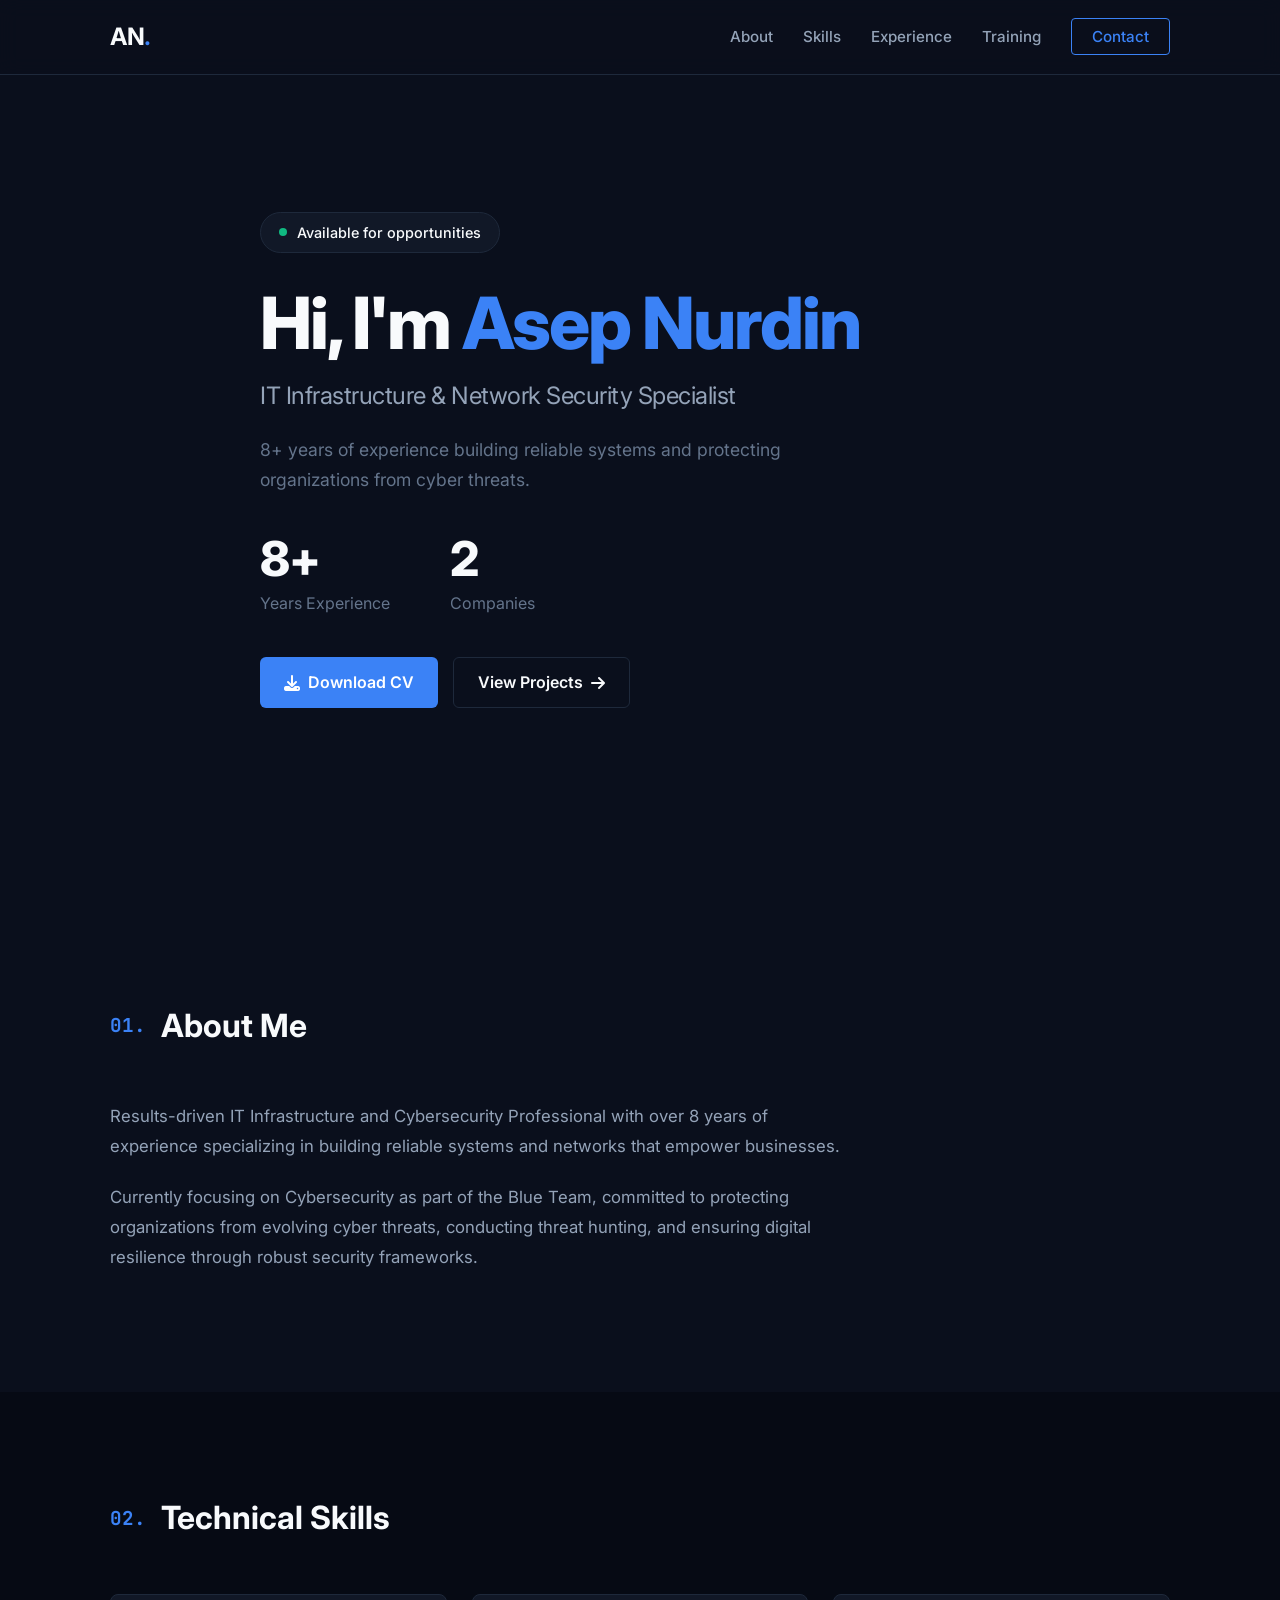
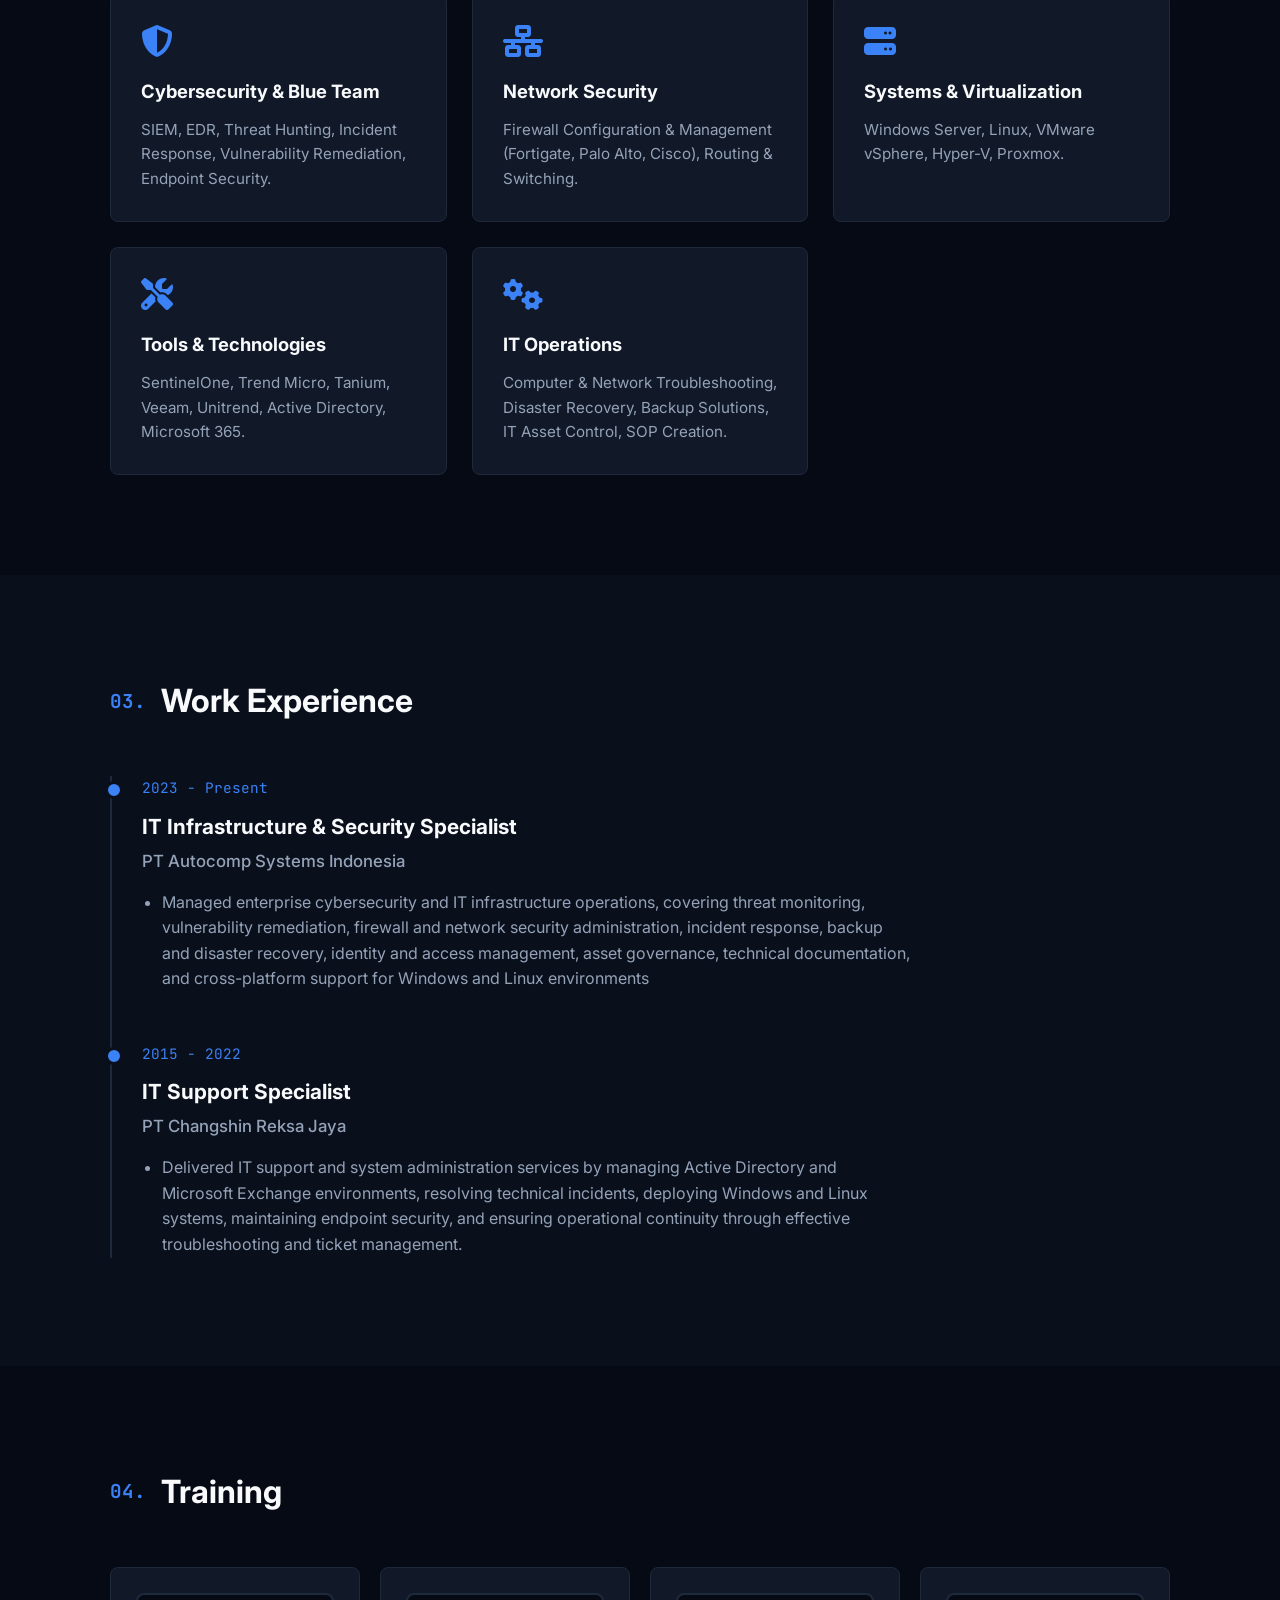
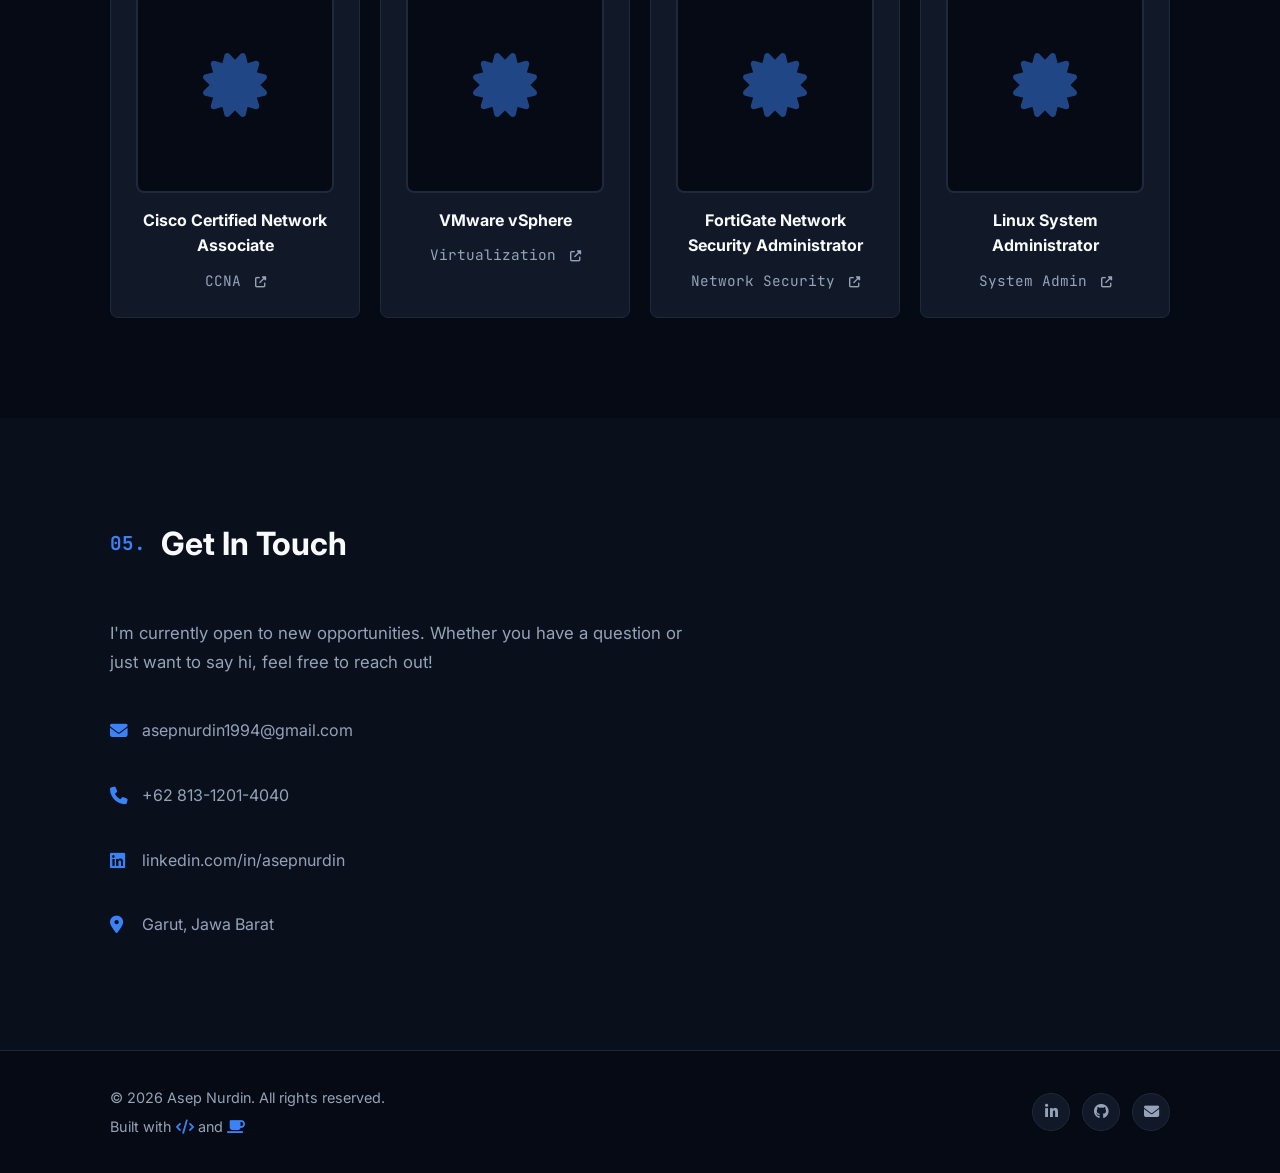
==== index.html @ af3615f8 "Update index.html" ====
<!DOCTYPE html>
<html lang="en">
<head>
    <meta charset="UTF-8">
    <meta name="viewport" content="width=device-width, initial-scale=1.0">
    <title>Asep Nurdin | IT Infrastructure & Network Security</title>
    <meta name="description" content="Portfolio of Asep Nurdin - IT Infrastructure and Cybersecurity Professional">
    
    <!-- Link ke CSS -->
    <link rel="stylesheet" href="css/style.css">
    
    <!-- Google Fonts -->
    <link rel="preconnect" href="https://fonts.googleapis.com">
    <link rel="preconnect" href="https://fonts.gstatic.com" crossorigin>
    <link href="https://fonts.googleapis.com/css2?family=Inter:wght@300;400;500;600;700;800&family=JetBrains+Mono:wght@400;500&display=swap" rel="stylesheet">
    
    <!-- FontAwesome untuk Ikon -->
    <link rel="stylesheet" href="https://cdnjs.cloudflare.com/ajax/libs/font-awesome/6.4.0/css/all.min.css">
</head>
<body>

    <!-- Navbar -->
    <nav class="navbar">
        <div class="container nav-container">
            <a href="#" class="logo">AN<span class="accent">.</span></a>
            <ul class="nav-links">
                <li><a href="#about">About</a></li>
                <li><a href="#skills">Skills</a></li>
                <li><a href="#experience">Experience</a></li>
                <li><a href="#training">Training</a></li>
                <li><a href="#contact" class="btn-nav">Contact</a></li>
            </ul>
            <div class="hamburger" id="hamburger">
                <i class="fas fa-bars"></i>
            </div>
        </div>
    </nav>

    <!-- Hero Section -->
    <header class="hero">
        <div class="container hero-content">
            <div class="status-badge">
                <span class="status-dot"></span>
                <span class="status-text">Available for opportunities</span>
            </div>
            
            <h1 class="hero-title">Hi, I'm <span class="accent">Asep Nurdin</span></h1>
            <h2 class="hero-subtitle">IT Infrastructure & Network Security Specialist</h2>
            <p class="hero-desc">
                8+ years of experience building reliable systems and protecting organizations from cyber threats.
            </p>

            <!-- Stats Section -->
            <div class="hero-stats">
                <div class="stat-item">
                    <span class="stat-number">8+</span>
                    <span class="stat-label">Years Experience</span>
                </div>
                <div class="stat-item">
                    <span class="stat-number">2</span>
                    <span class="stat-label">Companies</span>
                </div>
            </div>

            <!-- Buttons -->
            <div class="hero-buttons">
                <a href="Asep_Nurdin_CV.pdf" download class="btn btn-primary">
                    <i class="fas fa-download"></i> Download CV
                </a>
                <a href="projects/index.html" class="btn btn-secondary">
                    View Projects <i class="fas fa-arrow-right"></i>
                </a>
            </div>
        </div>
    </header>

    <!-- About Section -->
    <section id="about" class="section">
        <div class="container">
            <h3 class="section-title"><span class="mono-text">01.</span> About Me</h3>
            <div class="about-content">
                <div class="about-text">
                    <p>
                        Results-driven IT Infrastructure and Cybersecurity Professional with over 8 years of experience 
                        specializing in building reliable systems and networks that empower businesses.
                    </p>
                    <p>
                        Currently focusing on Cybersecurity as part of the Blue Team, committed to protecting organizations 
                        from evolving cyber threats, conducting threat hunting, and ensuring digital resilience through 
                        robust security frameworks.
                    </p>
                </div>
            </div>
        </div>
    </section>

    <!-- Skills Section -->
    <section id="skills" class="section bg-darker">
        <div class="container">
            <h3 class="section-title"><span class="mono-text">02.</span> Technical Skills</h3>
            <div class="skills-grid">
                <div class="skill-card">
                    <i class="fas fa-shield-alt skill-icon"></i>
                    <h4>Cybersecurity & Blue Team</h4>
                    <p>SIEM, EDR, Threat Hunting, Incident Response, Vulnerability Remediation, Endpoint Security.</p>
                </div>
                <div class="skill-card">
                    <i class="fas fa-network-wired skill-icon"></i>
                    <h4>Network Security</h4>
                    <p>Firewall Configuration & Management (Fortigate, Palo Alto, Cisco), Routing & Switching.</p>
                </div>
                <div class="skill-card">
                    <i class="fas fa-server skill-icon"></i>
                    <h4>Systems & Virtualization</h4>
                    <p>Windows Server, Linux, VMware vSphere, Hyper-V, Proxmox.</p>
                </div>
                <div class="skill-card">
                    <i class="fas fa-tools skill-icon"></i>
                    <h4>Tools & Technologies</h4>
                    <p>SentinelOne, Trend Micro, Tanium, Veeam, Unitrend, Active Directory, Microsoft 365.</p>
                </div>
                <div class="skill-card">
                    <i class="fas fa-cogs skill-icon"></i>
                    <h4>IT Operations</h4>
                    <p>Computer & Network Troubleshooting, Disaster Recovery, Backup Solutions, IT Asset Control, SOP Creation.</p>
                </div>
            </div>
        </div>
    </section>

    <!-- Experience Section -->
    <section id="experience" class="section">
        <div class="container">
            <h3 class="section-title"><span class="mono-text">03.</span> Work Experience</h3>
            <div class="timeline">
                
                <div class="timeline-item">
                    <div class="timeline-date">2023 - Present</div>
                    <div class="timeline-content">
                        <h4>IT Infrastructure & Security Specialist</h4>
                        <h5>PT Autocomp Systems Indonesia</h5>
                        <ul>
                            <li>Managed enterprise cybersecurity and IT infrastructure operations, covering threat monitoring, vulnerability remediation, firewall and network security administration, incident response, backup and disaster recovery, identity and access management, asset governance, technical documentation, and cross-platform support for Windows and Linux environments</li>
                        </ul>
                    </div>
                </div>

                <div class="timeline-item">
                    <div class="timeline-date">2015 - 2022</div>
                    <div class="timeline-content">
                        <h4>IT Support Specialist</h4>
                        <h5>PT Changshin Reksa Jaya</h5>
                        <ul>
                            <li>Delivered IT support and system administration services by managing Active Directory and Microsoft Exchange environments, resolving technical incidents, deploying Windows and Linux systems, maintaining endpoint security, and ensuring operational continuity through effective troubleshooting and ticket management.</li>
                        </ul>
                    </div>
                </div>

            </div>
        </div>
    </section>

    <!-- Training Section -->
    <section id="training" class="section bg-darker">
        <div class="container">
            <h3 class="section-title"><span class="mono-text">04.</span> Training </h3>
            <div class="cert-grid">
                
                <!-- Certificate 1: CCNA -->
                <a href="images/certificates/ccna.pdf" target="_blank" class="cert-card cert-link">
                    <div class="cert-image-placeholder">
                        <i class="fas fa-certificate cert-icon"></i>
                    </div>
                    <h4>Cisco Certified Network Associate</h4>
                    <p class="mono-text">CCNA <i class="fas fa-external-link-alt" style="font-size: 0.7rem; margin-left: 5px;"></i></p>
                </a>
    
                <!-- Certificate 2: VMware -->
                <a href="images/certificates/vmware.pdf" target="_blank" class="cert-card cert-link">
                    <div class="cert-image-placeholder">
                        <i class="fas fa-certificate cert-icon"></i>
                    </div>
                    <h4>VMware vSphere</h4>
                    <p class="mono-text">Virtualization <i class="fas fa-external-link-alt" style="font-size: 0.7rem; margin-left: 5px;"></i></p>
                </a>
    
                <!-- Certificate 3: FortiGate -->
                <a href="images/certificates/fortigate.pdf" target="_blank" class="cert-card cert-link">
                    <div class="cert-image-placeholder">
                        <i class="fas fa-certificate cert-icon"></i>
                    </div>
                    <h4>FortiGate Network Security Administrator</h4>
                    <p class="mono-text">Network Security <i class="fas fa-external-link-alt" style="font-size: 0.7rem; margin-left: 5px;"></i></p>
                </a>
    
                <!-- Certificate 4: Linux -->
                <a href="images/certificates/linux.pdf" target="_blank" class="cert-card cert-link">
                    <div class="cert-image-placeholder">
                        <i class="fas fa-certificate cert-icon"></i>
                    </div>
                    <h4>Linux System Administrator</h4>
                    <p class="mono-text">System Admin <i class="fas fa-external-link-alt" style="font-size: 0.7rem; margin-left: 5px;"></i></p>
                </a>
    
            </div>
        </div>
    </section>

    <!-- Contact Section -->
    <section id="contact" class="section">
        <div class="container">
            <h3 class="section-title"><span class="mono-text">05.</span> Get In Touch</h3>
            <div class="contact-content">
                <p class="contact-desc">
                    I'm currently open to new opportunities. Whether you have a question or just want to say hi, 
                    feel free to reach out!
                </p>
                <div class="contact-links">
                    <a href="mailto:asepnurdin1994@gmail.com" class="contact-link">
                        <i class="fas fa-envelope"></i>
                        <span>asepnurdin1994@gmail.com</span>
                    </a>
                    <a href="tel:+6281312014040" class="contact-link">
                        <i class="fas fa-phone"></i>
                        <span>+62 813-1201-4040</span>
                    </a>
                    <a href="https://linkedin.com/in/asepnurdin" target="_blank" class="contact-link">
                        <i class="fab fa-linkedin"></i>
                        <span>linkedin.com/in/asepnurdin</span>
                    </a>
                    <div class="contact-link">
                        <i class="fas fa-map-marker-alt"></i>
                        <span>Garut, Jawa Barat</span>
                    </div>
                </div>
            </div>
        </div>
    </section>

    <!-- Footer -->
    <footer class="footer">
        <div class="container">
            <div class="footer-content">
                <div class="footer-left">
                    <p>&copy; 2026 Asep Nurdin. All rights reserved.</p>
                    <p class="footer-credit">Built with <i class="fas fa-code"></i> and <i class="fas fa-coffee"></i></p>
                </div>
                <div class="footer-social">
                    <a href="https://linkedin.com/in/asepnurdin" target="_blank" aria-label="LinkedIn">
                        <i class="fab fa-linkedin-in"></i>
                    </a>
                    <a href="https://github.com/AsepNurdin" target="_blank" aria-label="GitHub">
                        <i class="fab fa-github"></i>
                    </a>
                    <a href="mailto:asepnurdin1994@gmail.com" aria-label="Email">
                        <i class="fas fa-envelope"></i>
                    </a>
                </div>
            </div>
        </div>
    </footer>

    <!-- JavaScript untuk Mobile Menu -->
    <script>
        const hamburger = document.getElementById('hamburger');
        const navLinks = document.querySelector('.nav-links');
        const navItems = document.querySelectorAll('.nav-links a');

        hamburger.addEventListener('click', () => {
            navLinks.classList.toggle('active');
            const icon = hamburger.querySelector('i');
            if (navLinks.classList.contains('active')) {
                icon.classList.remove('fa-bars');
                icon.classList.add('fa-times');
            } else {
                icon.classList.remove('fa-times');
                icon.classList.add('fa-bars');
            }
        });

        navItems.forEach(item => {
            item.addEventListener('click', () => {
                navLinks.classList.remove('active');
                const icon = hamburger.querySelector('i');
                icon.classList.remove('fa-times');
                icon.classList.add('fa-bars');
            });
        });
    </script>
</body>
</html>
---- css/style.css ----
/* =========================================
   1. VARIABLES & RESET
   ========================================= */
:root {
    --bg-primary: #0a0f1c;
    --bg-secondary: #111827;
    --bg-darker: #060a14;
    --text-primary: #f8fafc;
    --text-secondary: #94a3b8;
    --text-muted: #64748b;
    --accent: #3b82f6;
    --accent-hover: #2563eb;
    --border: #1e293b;
    
    --font-main: 'Inter', sans-serif;
    --font-mono: 'JetBrains Mono', monospace;
    
    --section-padding: 100px;
    --container-max: 1100px;
}

* {
    margin: 0;
    padding: 0;
    box-sizing: border-box;
}

html {
    scroll-behavior: smooth;
    scroll-padding-top: 80px;
}

body {
    font-family: var(--font-main);
    background-color: var(--bg-primary);
    color: var(--text-primary);
    line-height: 1.6;
    overflow-x: hidden;
    -webkit-font-smoothing: antialiased;
    -moz-osx-font-smoothing: grayscale;
}

a {
    text-decoration: none;
    color: inherit;
    transition: color 0.3s ease;
}

ul {
    list-style: none;
}

img {
    max-width: 100%;
    height: auto;
    display: block;
}

.container {
    max-width: var(--container-max);
    margin: 0 auto;
    padding: 0 20px;
    width: 100%;
}

.mono-text {
    font-family: var(--font-mono);
    color: var(--accent);
    font-size: 0.9rem;
}

.accent {
    color: var(--accent);
}

/* =========================================
   2. NAVBAR
   ========================================= */
.navbar {
    position: fixed;
    top: 0;
    width: 100%;
    background: rgba(10, 15, 28, 0.9);
    backdrop-filter: blur(10px);
    -webkit-backdrop-filter: blur(10px);
    border-bottom: 1px solid var(--border);
    z-index: 1000;
    padding: 18px 0;
}

.nav-container {
    display: flex;
    justify-content: space-between;
    align-items: center;
}

.logo {
    font-size: 1.5rem;
    font-weight: 700;
    letter-spacing: -0.5px;
    z-index: 1001;
}

.nav-links {
    display: flex;
    gap: 30px;
    align-items: center;
}

.nav-links a {
    font-size: 0.95rem;
    color: var(--text-secondary);
    font-weight: 500;
    transition: color 0.3s ease;
}

.nav-links a:hover {
    color: var(--text-primary);
}

.btn-nav {
    border: 1px solid var(--accent);
    padding: 8px 20px;
    border-radius: 4px;
    color: var(--accent) !important;
}

.btn-nav:hover {
    background: rgba(59, 130, 246, 0.1);
}

.hamburger {
    display: none;
    font-size: 1.5rem;
    cursor: pointer;
    color: var(--text-primary);
    z-index: 1001;
    background: none;
    border: none;
}

/* =========================================
   3. HERO SECTION
   ========================================= */
.hero {
    min-height: 100vh;
    display: flex;
    align-items: center;
    justify-content: flex-start;
    padding-top: 80px;
    padding-bottom: 60px;
}

.hero-content {
    max-width: 800px;
    width: 100%;
}

.status-badge {
    display: inline-flex;
    align-items: center;
    gap: 10px;
    background: var(--bg-secondary);
    border: 1px solid var(--border);
    padding: 8px 18px;
    border-radius: 50px;
    margin-bottom: 30px;
    font-size: 0.9rem;
}

.status-dot {
    width: 8px;
    height: 8px;
    background-color: #10b981;
    border-radius: 50%;
    display: inline-block;
    animation: blink 1.5s infinite;
    flex-shrink: 0;
}

@keyframes blink {
    0%, 100% {
        opacity: 1;
        transform: scale(1);
    }
    50% {
        opacity: 0.4;
        transform: scale(0.8);
    }
}

.status-text {
    font-weight: 500;
    color: var(--text-primary);
}

.hero-title {
    font-size: 4.5rem;
    font-weight: 800;
    margin-bottom: 15px;
    letter-spacing: -2px;
    line-height: 1.1;
}

.hero-subtitle {
    font-size: 1.5rem;
    color: var(--text-secondary);
    font-weight: 400;
    margin-bottom: 20px;
    letter-spacing: -0.5px;
}

.hero-desc {
    font-size: 1.1rem;
    color: var(--text-muted);
    max-width: 600px;
    line-height: 1.7;
    margin-bottom: 10px;
}

.hero-stats {
    display: flex;
    gap: 60px;
    margin-top: 40px;
    margin-bottom: 40px;
}

.stat-item {
    display: flex;
    flex-direction: column;
    gap: 8px;
}

.stat-number {
    font-size: 3rem;
    font-weight: 800;
    color: var(--text-primary);
    line-height: 1;
    letter-spacing: -1px;
}

.stat-label {
    font-size: 1rem;
    color: var(--text-muted);
    font-weight: 400;
}

.hero-buttons {
    display: flex;
    gap: 15px;
    flex-wrap: wrap;
}

.btn {
    display: inline-flex;
    align-items: center;
    justify-content: center;
    gap: 8px;
    padding: 12px 24px;
    border-radius: 6px;
    font-weight: 600;
    font-size: 1rem;
    transition: all 0.3s ease;
    cursor: pointer;
    border: none;
    text-decoration: none;
}

.btn-primary {
    background: var(--accent);
    color: #ffffff;
}

.btn-primary:hover {
    background: var(--accent-hover);
    transform: translateY(-2px);
    box-shadow: 0 10px 20px rgba(59, 130, 246, 0.3);
}

.btn-secondary {
    background: transparent;
    border: 1px solid var(--border);
    color: var(--text-primary);
}

.btn-secondary:hover {
    border-color: var(--accent);
    color: var(--accent);
    transform: translateY(-2px);
}

/* =========================================
   4. SECTIONS GENERAL
   ========================================= */
.section {
    padding: var(--section-padding) 0;
}

.bg-darker {
    background-color: var(--bg-darker);
}

.section-title {
    font-size: 2rem;
    margin-bottom: 50px;
    display: flex;
    align-items: center;
    gap: 15px;
}

.section-title .mono-text {
    font-size: 1.2rem;
}

/* =========================================
   5. ABOUT SECTION
   ========================================= */
.about-text p {
    color: var(--text-secondary);
    font-size: 1.05rem;
    line-height: 1.8;
    margin-bottom: 20px;
    max-width: 750px;
}

/* =========================================
   6. SKILLS SECTION
   ========================================= */
.skills-grid {
    display: grid;
    grid-template-columns: repeat(auto-fit, minmax(280px, 1fr));
    gap: 25px;
}

.skill-card {
    background: var(--bg-secondary);
    padding: 30px;
    border-radius: 8px;
    border: 1px solid var(--border);
    transition: all 0.3s ease;
}

.skill-card:hover {
    transform: translateY(-5px);
    border-color: var(--accent);
    box-shadow: 0 10px 30px rgba(0, 0, 0, 0.3);
}

.skill-icon {
    font-size: 2rem;
    color: var(--accent);
    margin-bottom: 20px;
}

.skill-card h4 {
    font-size: 1.15rem;
    margin-bottom: 12px;
    color: var(--text-primary);
}

.skill-card p {
    color: var(--text-secondary);
    font-size: 0.95rem;
    line-height: 1.6;
}

/* =========================================
   7. EXPERIENCE SECTION (Timeline)
   ========================================= */
.timeline {
    position: relative;
    padding-left: 30px;
    border-left: 2px solid var(--border);
    max-width: 800px;
}

.timeline-item {
    position: relative;
    margin-bottom: 50px;
}

.timeline-item:last-child {
    margin-bottom: 0;
}

.timeline-item::before {
    content: '';
    position: absolute;
    left: -37px;
    top: 5px;
    width: 12px;
    height: 12px;
    background: var(--accent);
    border-radius: 50%;
    border: 3px solid var(--bg-primary);
}

.timeline-date {
    font-family: var(--font-mono);
    color: var(--accent);
    font-size: 0.9rem;
    margin-bottom: 10px;
}

.timeline-content h4 {
    font-size: 1.3rem;
    margin-bottom: 5px;
    color: var(--text-primary);
}

.timeline-content h5 {
    color: var(--text-secondary);
    font-weight: 500;
    margin-bottom: 15px;
    font-size: 1.05rem;
}

.timeline-content ul {
    list-style: disc;
    padding-left: 20px;
    color: var(--text-secondary);
}

.timeline-content ul li {
    margin-bottom: 8px;
    line-height: 1.6;
}

/* =========================================
   8. TRAINING SECTION
   ========================================= */
.cert-grid {
    display: grid;
    grid-template-columns: repeat(auto-fit, minmax(240px, 1fr));
    gap: 20px;
}

.cert-card {
    background: var(--bg-secondary);
    padding: 25px;
    border-radius: 8px;
    border: 1px solid var(--border);
    text-align: center;
    transition: all 0.3s ease;
}

.cert-card:hover {
    border-color: var(--accent);
    transform: translateY(-3px);
}

.cert-icon {
    font-size: 1.5rem;
    color: var(--accent);
    margin-bottom: 15px;
}

.cert-card h4 {
    font-size: 1rem;
    margin-bottom: 10px;
    color: var(--text-primary);
}

.cert-card p {
    color: var(--text-secondary);
}

/* =========================================
   CERTIFICATIONS WITH PDF LINKS (BARU)
   ========================================= */
.cert-link {
    text-decoration: none;
    color: inherit;
    cursor: pointer;
    transition: all 0.3s ease;
}

.cert-link:hover {
    transform: translateY(-5px);
    box-shadow: 0 15px 35px rgba(59, 130, 246, 0.2);
}

.cert-image-placeholder {
    width: 100%;
    height: 200px;
    background: var(--bg-darker);
    border: 2px solid var(--border);
    border-radius: 8px;
    margin-bottom: 15px;
    display: flex;
    align-items: center;
    justify-content: center;
    transition: all 0.3s ease;
}

.cert-image-placeholder .cert-icon {
    font-size: 4rem;
    color: var(--accent);
    opacity: 0.5;
    transition: all 0.3s ease;
}

.cert-link:hover .cert-image-placeholder {
    border-color: var(--accent);
    background: rgba(59, 130, 246, 0.05);
}

.cert-link:hover .cert-image-placeholder .cert-icon {
    opacity: 1;
    transform: scale(1.1);
}

.cert-image {
    width: 100%;
    height: 200px;
    object-fit: cover;
    border-radius: 8px;
    margin-bottom: 15px;
    border: 2px solid var(--border);
    transition: all 0.3s ease;
    background: var(--bg-darker);
}

.cert-card:hover .cert-image {
    border-color: var(--accent);
    transform: translateY(-3px);
    box-shadow: 0 10px 30px rgba(0, 0, 0, 0.3);
}

/* =========================================
   9. CONTACT SECTION
   ========================================= */
.contact-desc {
    color: var(--text-secondary);
    font-size: 1.05rem;
    max-width: 600px;
    margin-bottom: 30px;
    line-height: 1.7;
}

.contact-links {
    display: flex;
    flex-direction: column;
    gap: 15px;
}

.contact-link {
    display: inline-flex;
    align-items: center;
    gap: 12px;
    color: var(--text-secondary);
    font-size: 1rem;
    padding: 12px 0;
    transition: all 0.3s ease;
}

.contact-link i {
    color: var(--accent);
    font-size: 1.1rem;
    width: 20px;
}

.contact-link:hover {
    color: var(--text-primary);
    transform: translateX(5px);
}

/* =========================================
   10. FOOTER
   ========================================= */
.footer {
    background-color: var(--bg-darker);
    border-top: 1px solid var(--border);
    padding: 35px 0;
}

.footer-content {
    display: flex;
    justify-content: space-between;
    align-items: center;
}

.footer-left {
    display: flex;
    flex-direction: column;
    gap: 6px;
}

.footer-left p {
    color: var(--text-secondary);
    font-size: 0.9rem;
    margin: 0;
}

.footer-credit {
    font-size: 0.85rem;
    color: var(--text-muted);
}

.footer-credit i {
    color: var(--accent);
}

.footer-social {
    display: flex;
    gap: 12px;
}

.footer-social a {
    display: flex;
    align-items: center;
    justify-content: center;
    width: 38px;
    height: 38px;
    border-radius: 50%;
    background: var(--bg-secondary);
    border: 1px solid var(--border);
    color: var(--text-secondary);
    font-size: 0.95rem;
    transition: all 0.3s ease;
}

.footer-social a:hover {
    background: var(--accent);
    color: var(--bg-primary);
    border-color: var(--accent);
    transform: translateY(-2px);
}

/* =========================================
   11. RESPONSIVE - TABLET (max-width: 1024px)
   ========================================= */
@media (max-width: 1024px) {
    :root {
        --section-padding: 80px;
    }
    
    .hero-title {
        font-size: 3.5rem;
    }
    
    .hero-subtitle {
        font-size: 1.3rem;
    }
    
    .section-title {
        font-size: 1.8rem;
    }

    .stat-number {
        font-size: 2.5rem;
    }
}

/* =========================================
   12. RESPONSIVE - MOBILE (max-width: 768px)
   ========================================= */
@media (max-width: 768px) {
    :root {
        --section-padding: 60px;
    }
    
    .container {
        padding: 0 18px;
    }
    
    /* ✅ NAVBAR MOBILE - DIPERBAIKI */
    .hamburger {
        display: block;
    }
    
    .nav-links {
        position: fixed;
        top: 0;
        right: -100%;
        flex-direction: column;
        align-items: flex-start; /* ✅ Rata kiri */
        justify-content: flex-start;
        background: var(--bg-secondary);
        width: 70%;
        max-width: 280px;
        height: 100vh;
        padding: 80px 25px 30px; /* ✅ Padding lebih rapat */
        gap: 0; /* ✅ Hapus gap, pakai border */
        transition: right 0.3s ease;
        border-left: 1px solid var(--border);
        box-shadow: -5px 0 20px rgba(0, 0, 0, 0.3);
        overflow-y: auto;
    }
    
    .nav-links.active {
        right: 0;
    }
    
    .nav-links li {
        width: 100%;
        border-bottom: 1px solid var(--border); /* ✅ Separator antar menu */
    }
    
    .nav-links li:last-child {
        border-bottom: none;
    }
    
    .nav-links a {
        font-size: 1rem; /* ✅ Ukuran font lebih kecil */
        padding: 16px 0; /* ✅ Padding vertikal yang pas */
        display: block;
        text-align: left; /* ✅ Rata kiri */
        color: var(--text-secondary);
    }
    
    .nav-links a:hover {
        color: var(--accent);
    }
    
    .btn-nav {
        width: auto; /* ✅ Tidak full width */
        text-align: left;
        margin-top: 0;
        padding: 16px 0;
        border: none; /* ✅ Hapus border tombol */
        color: var(--accent) !important;
        font-weight: 600;
    }
    
    .btn-nav:hover {
        background: transparent;
    }
    
    /* Hero Mobile */
    .hero {
        min-height: auto;
        padding-top: 120px;
        padding-bottom: 60px;
    }
    
    .hero-title {
        font-size: 2.5rem;
        letter-spacing: -1px;
    }
    
    .hero-subtitle {
        font-size: 1.1rem;
    }
    
    .hero-desc {
        font-size: 1rem;
    }

    .hero-stats {
        gap: 40px;
        margin-top: 30px;
        margin-bottom: 30px;
    }

    .stat-number {
        font-size: 2rem;
    }

    .stat-label {
        font-size: 0.9rem;
    }
    
    .status-badge {
        padding: 6px 14px;
        font-size: 0.8rem;
    }
    
    .status-dot {
        width: 7px;
        height: 7px;
    }
    
    .section-title {
        font-size: 1.5rem;
        margin-bottom: 35px;
    }
    
    .section-title .mono-text {
        font-size: 1rem;
    }
    
    .skills-grid {
        grid-template-columns: 1fr;
        gap: 20px;
    }
    
    .skill-card {
        padding: 25px;
    }
    
    .timeline {
        padding-left: 25px;
        max-width: 100%;
    }
    
    .timeline-item::before {
        left: -32px;
        width: 10px;
        height: 10px;
    }
    
    .timeline-content h4 {
        font-size: 1.15rem;
    }
    
    .timeline-content h5 {
        font-size: 0.95rem;
    }
    
    .timeline-content ul li {
        font-size: 0.95rem;
    }
    
    .cert-grid {
        grid-template-columns: 1fr;
    }
    
    .about-text p {
        font-size: 1rem;
    }
    
    .hero-buttons {
        flex-direction: column;
        width: 100%;
    }
    
    .btn {
        width: 100%;
    }

    /* Footer Mobile */
    .footer-content {
        flex-direction: column;
        gap: 20px;
        text-align: center;
    }
    
    .footer-social {
        order: -1;
    }
    
    .footer-left {
        align-items: center;
    }
}

/* =========================================
   13. RESPONSIVE - SMALL MOBILE (max-width: 480px)
   ========================================= */
@media (max-width: 480px) {
    .container {
        padding: 0 15px;
    }
    
    .hero-title {
        font-size: 2rem;
    }
    
    .hero-subtitle {
        font-size: 1rem;
    }
    
    .hero-desc {
        font-size: 0.95rem;
    }
    
    .hero-stats {
        gap: 30px;
    }

    .stat-number {
        font-size: 1.8rem;
    }
    
    .section-title {
        font-size: 1.3rem;
    }
    
    .skill-card,
    .cert-card {
        padding: 20px;
    }
    
    .skill-icon {
        font-size: 1.7rem;
    }
    
    .timeline-content h4 {
        font-size: 1.05rem;
    }
    
    .timeline-content ul {
        padding-left: 15px;
    }

    .footer {
        padding: 25px 0;
    }
    
    .footer-left p {
        font-size: 0.85rem;
    }
    
    .footer-credit {
        font-size: 0.8rem;
    }
    
    .footer-social a {
        width: 36px;
        height: 36px;
        font-size: 0.9rem;
    }
    
    /* Menu mobile lebih kecil lagi */
    .nav-links {
        width: 75%;
        padding: 70px 20px 30px;
    }
    
    .nav-links a {
        font-size: 0.95rem;
        padding: 14px 0;
    }
}
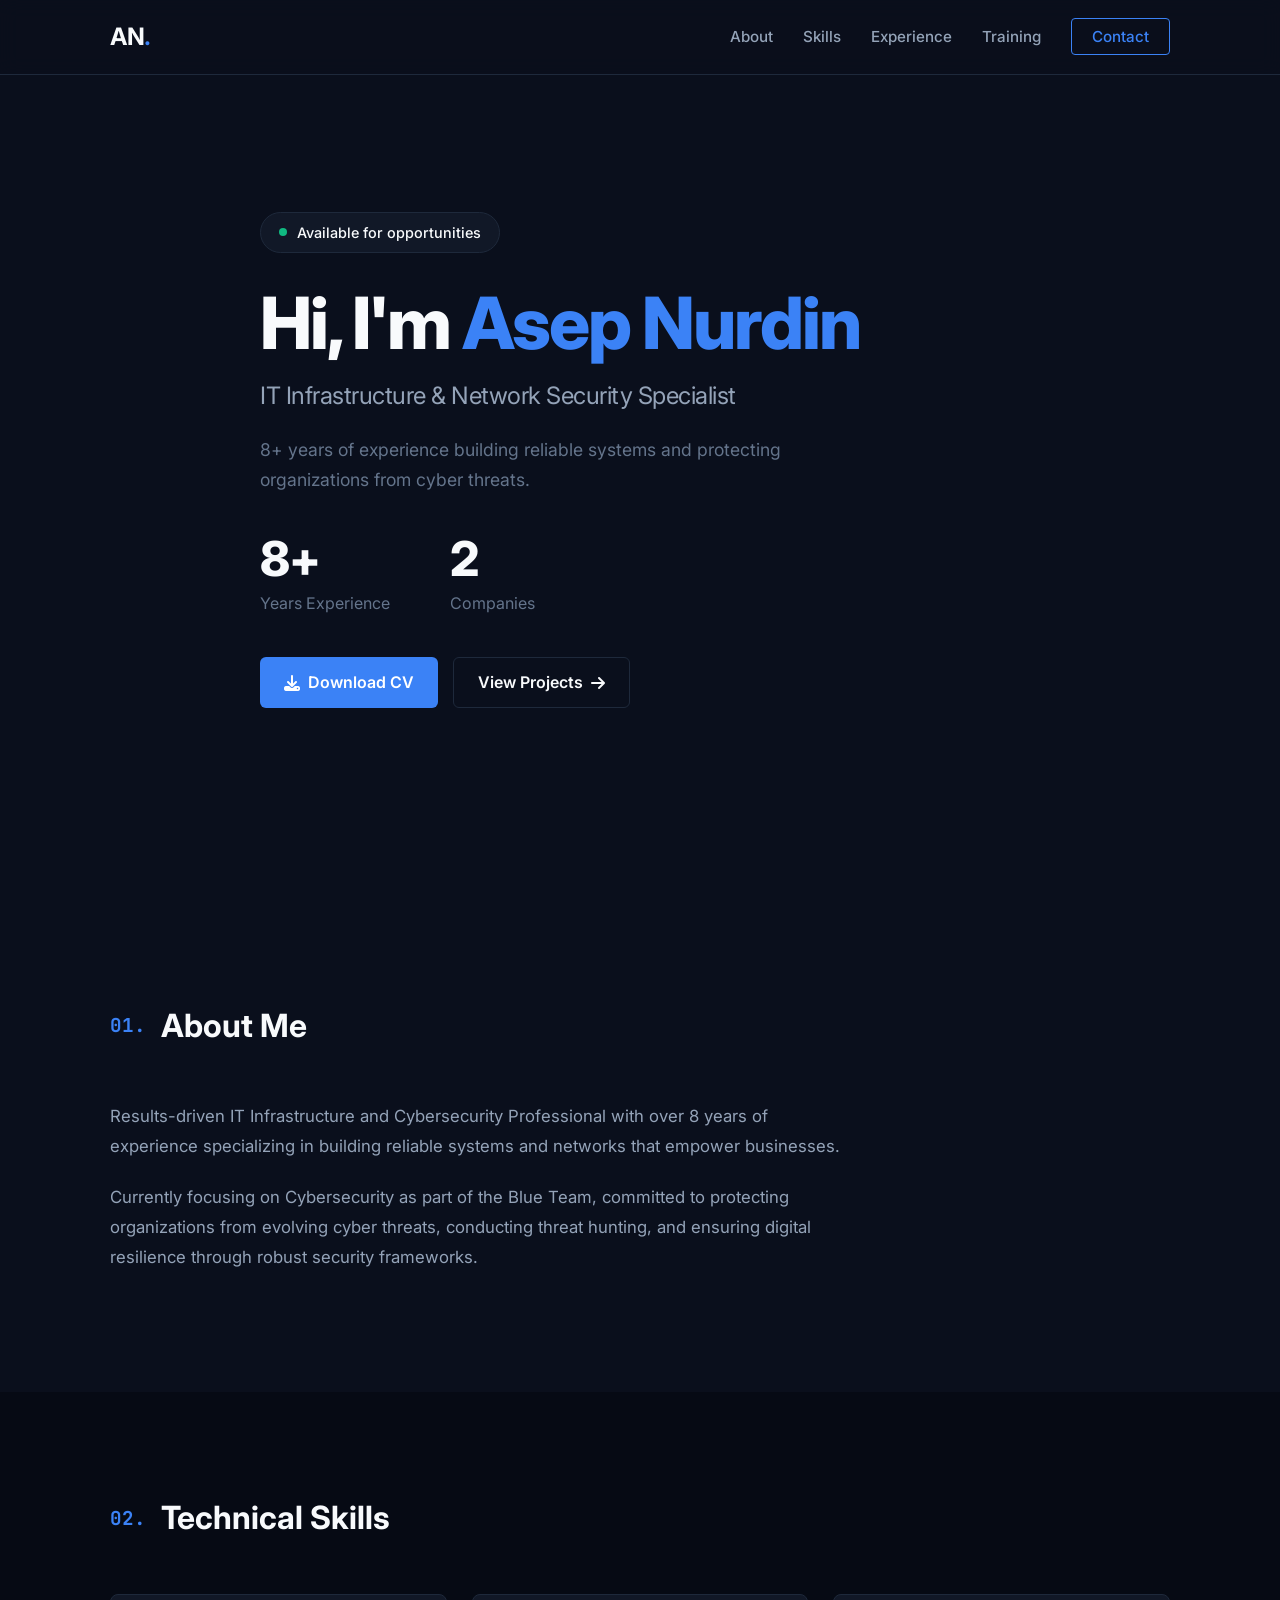
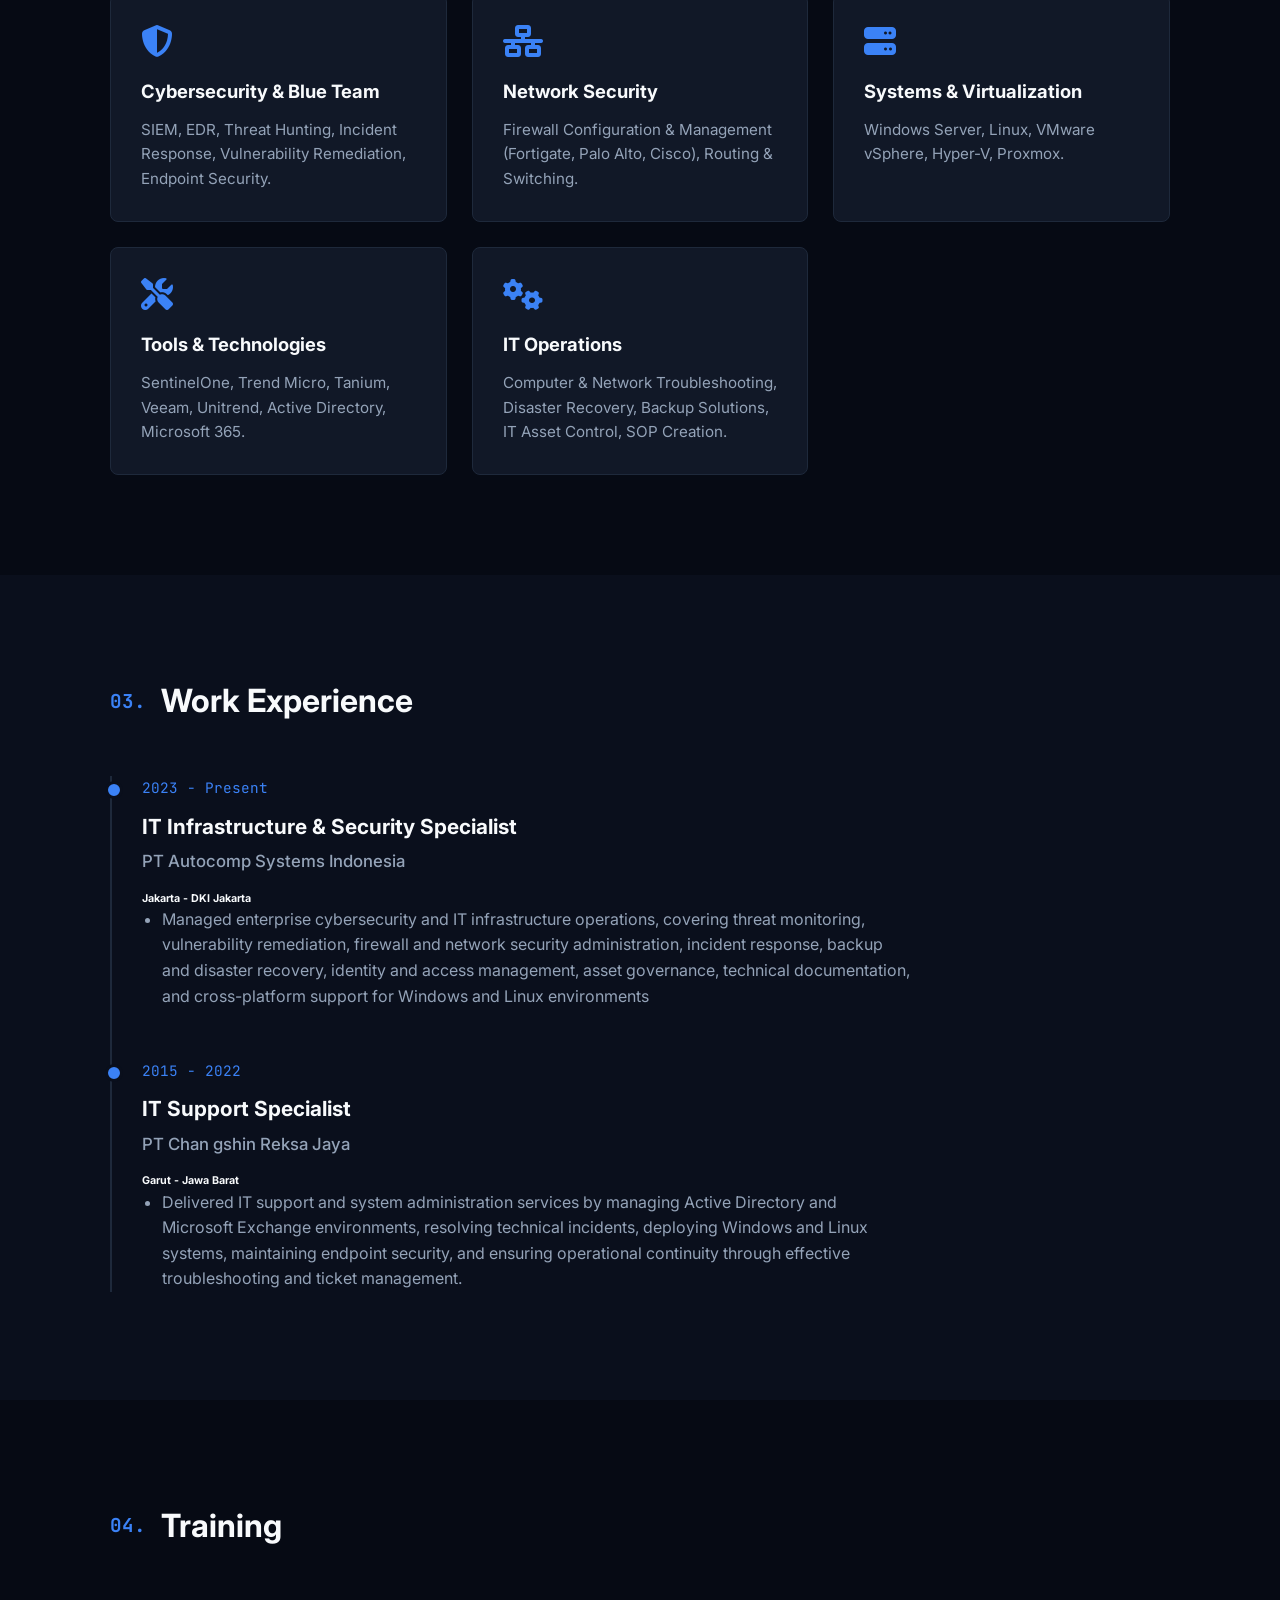
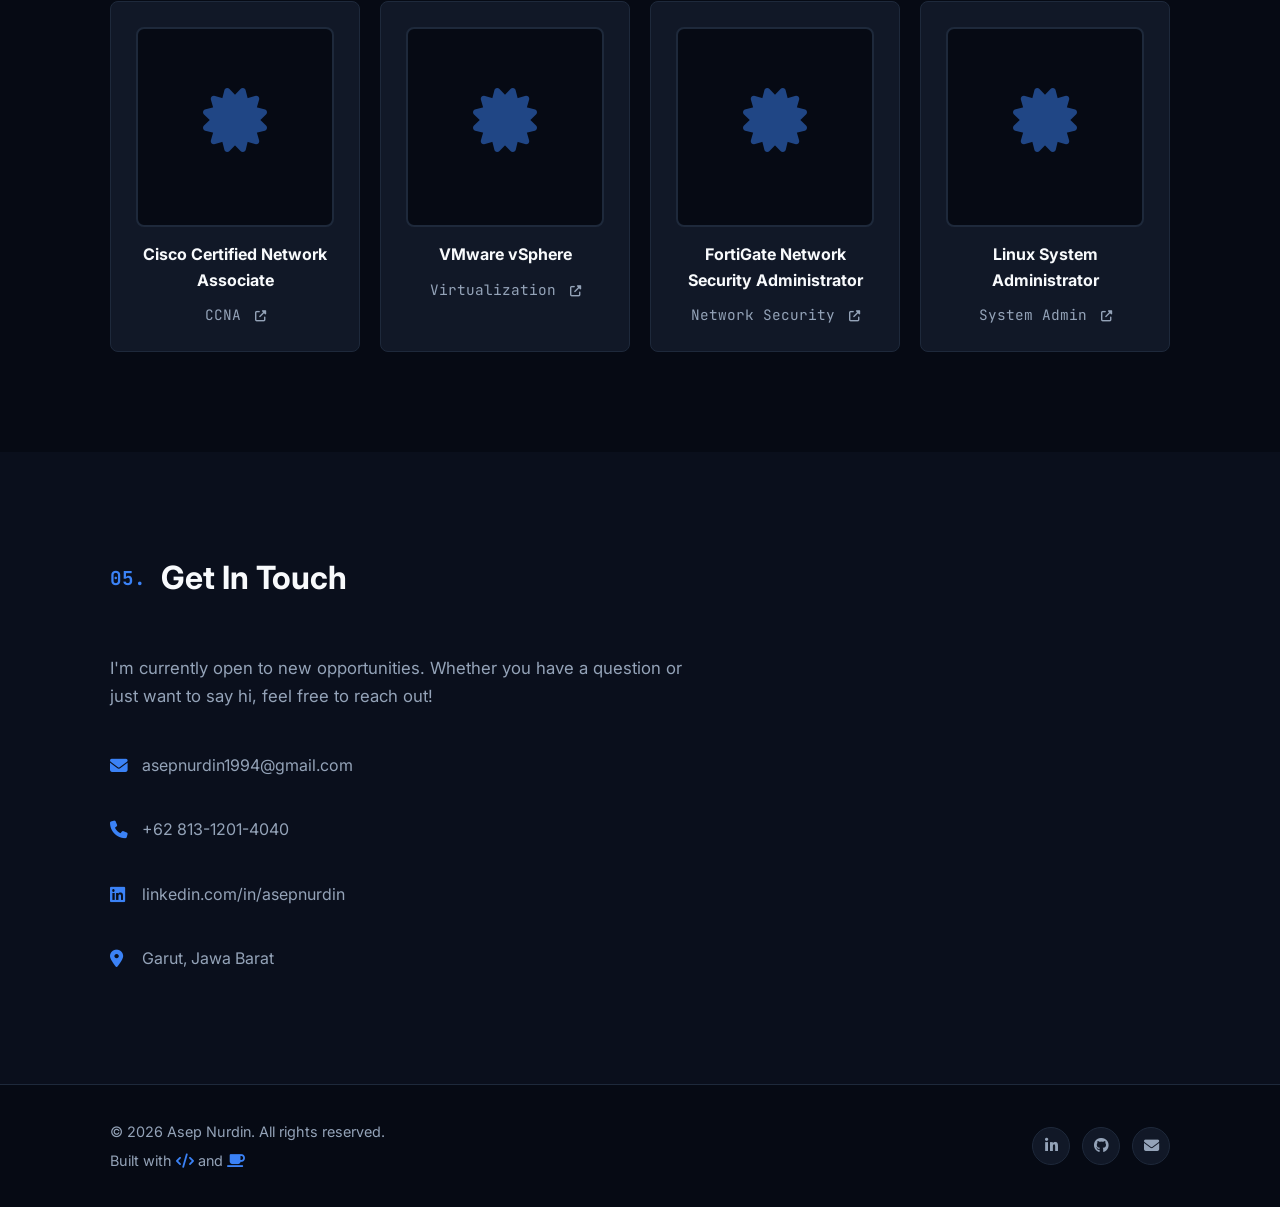
==== commit fc0701c0: "Update index.html" ====
--- a/index.html
+++ b/index.html
@@ -139,6 +139,7 @@
                     <div class="timeline-content">
                         <h4>IT Infrastructure & Security Specialist</h4>
                         <h5>PT Autocomp Systems Indonesia</h5>
+                        <h6>Jakarta - DKI Jakarta</h6>
                         <ul>
                             <li>Managed enterprise cybersecurity and IT infrastructure operations, covering threat monitoring, vulnerability remediation, firewall and network security administration, incident response, backup and disaster recovery, identity and access management, asset governance, technical documentation, and cross-platform support for Windows and Linux environments</li>
                         </ul>
@@ -149,7 +150,8 @@
                     <div class="timeline-date">2015 - 2022</div>
                     <div class="timeline-content">
                         <h4>IT Support Specialist</h4>
-                        <h5>PT Changshin Reksa Jaya</h5>
+                        <h5>PT Chan gshin Reksa Jaya</h5>
+                        <h6>Garut - Jawa Barat</h6>
                         <ul>
                             <li>Delivered IT support and system administration services by managing Active Directory and Microsoft Exchange environments, resolving technical incidents, deploying Windows and Linux systems, maintaining endpoint security, and ensuring operational continuity through effective troubleshooting and ticket management.</li>
                         </ul>
@@ -167,7 +169,7 @@
             <div class="cert-grid">
                 
                 <!-- Certificate 1: CCNA -->
-                <a href="images/certificates/ccna.pdf" target="_blank" class="cert-card cert-link">
+                <a href="https://docs.google.com/viewer?url=https://asepnurdin.github.io/asepnurdin_portfolio/images/certificates/ccna.pdf&embedded=true" target="_blank" class="cert-card cert-link">
                     <div class="cert-image-placeholder">
                         <i class="fas fa-certificate cert-icon"></i>
                     </div>
@@ -176,7 +178,7 @@
                 </a>
     
                 <!-- Certificate 2: VMware -->
-                <a href="images/certificates/vmware.pdf" target="_blank" class="cert-card cert-link">
+                <a href="https://docs.google.com/viewer?url=https://asepnurdin.github.io/asepnurdin_portfolio/images/certificates/vmware.pdf&embedded=true" target="_blank" class="cert-card cert-link">
                     <div class="cert-image-placeholder">
                         <i class="fas fa-certificate cert-icon"></i>
                     </div>
@@ -185,7 +187,7 @@
                 </a>
     
                 <!-- Certificate 3: FortiGate -->
-                <a href="images/certificates/fortigate.pdf" target="_blank" class="cert-card cert-link">
+                <a href="https://docs.google.com/viewer?url=https://asepnurdin.github.io/asepnurdin_portfolio/images/certificates/fortigate.pdf&embedded=true" target="_blank" class="cert-card cert-link">
                     <div class="cert-image-placeholder">
                         <i class="fas fa-certificate cert-icon"></i>
                     </div>
@@ -194,7 +196,7 @@
                 </a>
     
                 <!-- Certificate 4: Linux -->
-                <a href="images/certificates/linux.pdf" target="_blank" class="cert-card cert-link">
+                <a href="https://docs.google.com/viewer?url=https://asepnurdin.github.io/asepnurdin_portfolio/images/certificates/linux.pdf&embedded=true" target="_blank" class="cert-card cert-link">
                     <div class="cert-image-placeholder">
                         <i class="fas fa-certificate cert-icon"></i>
                     </div>
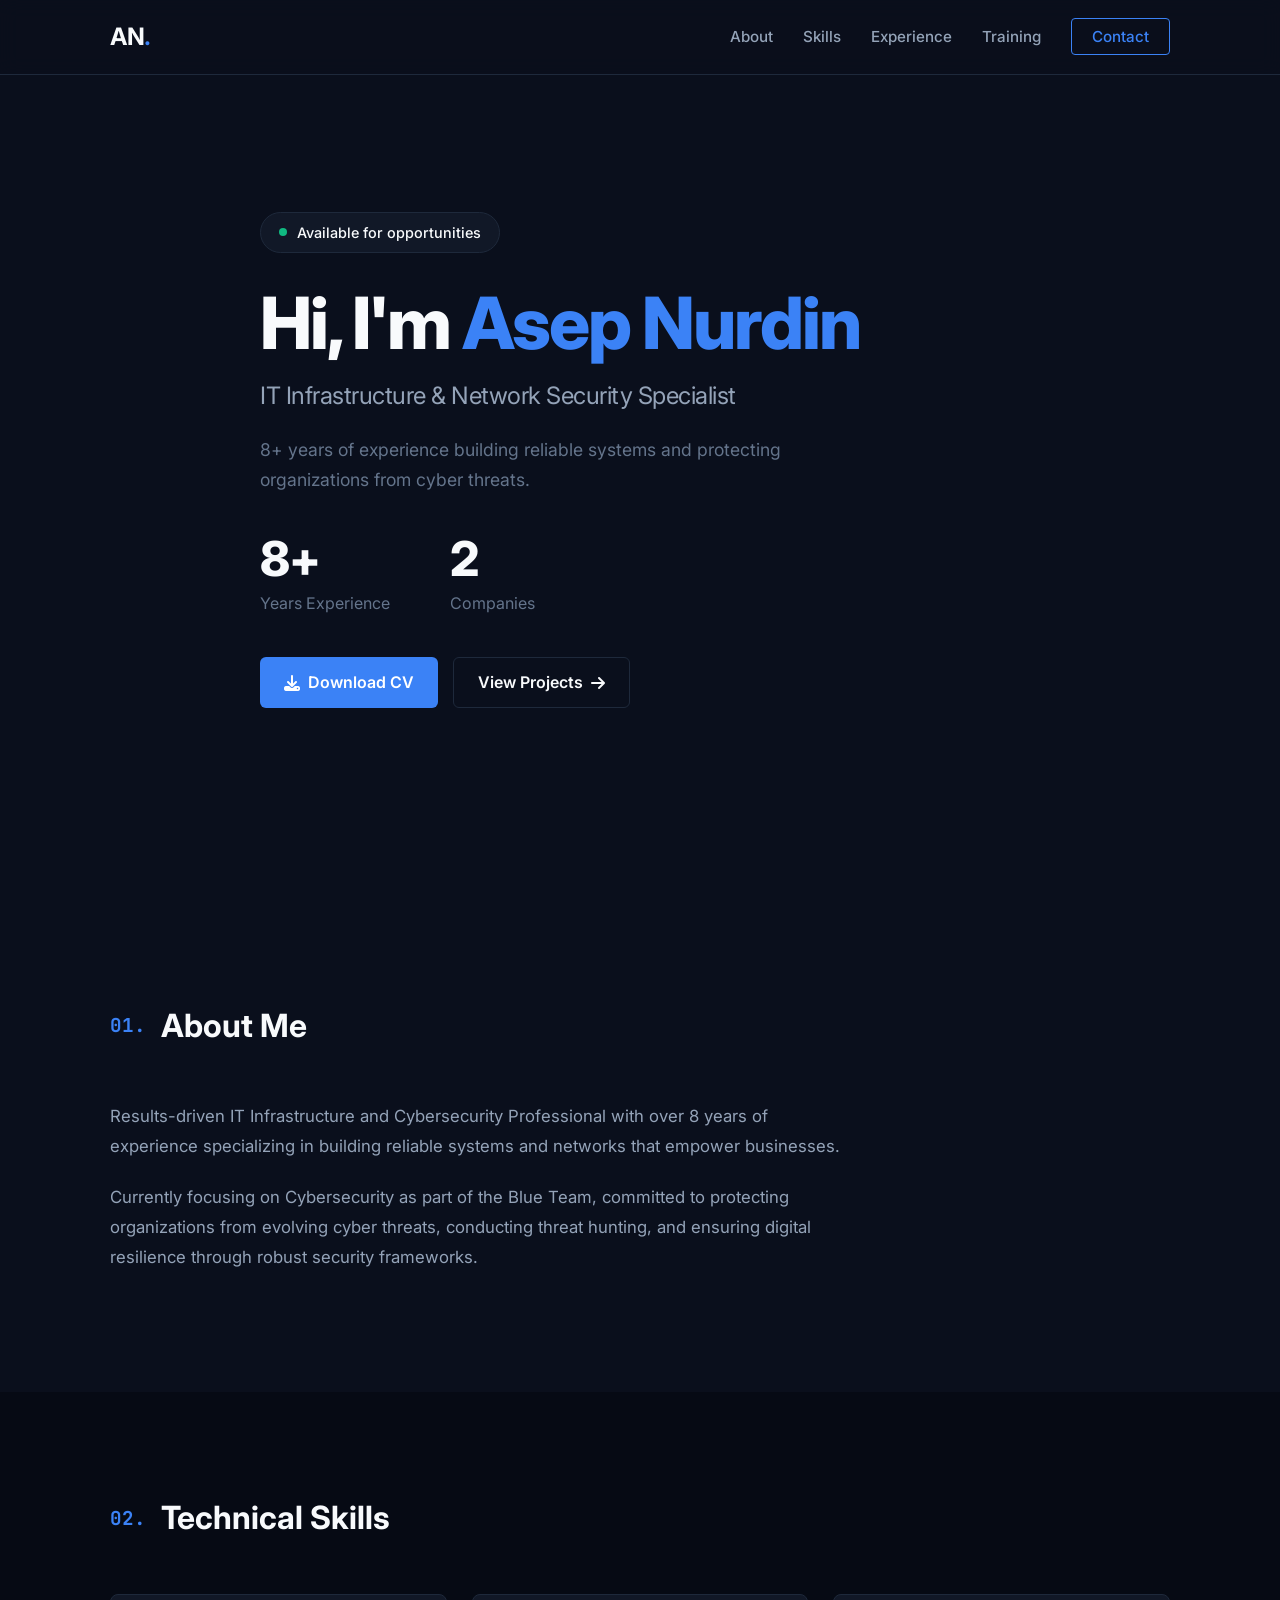
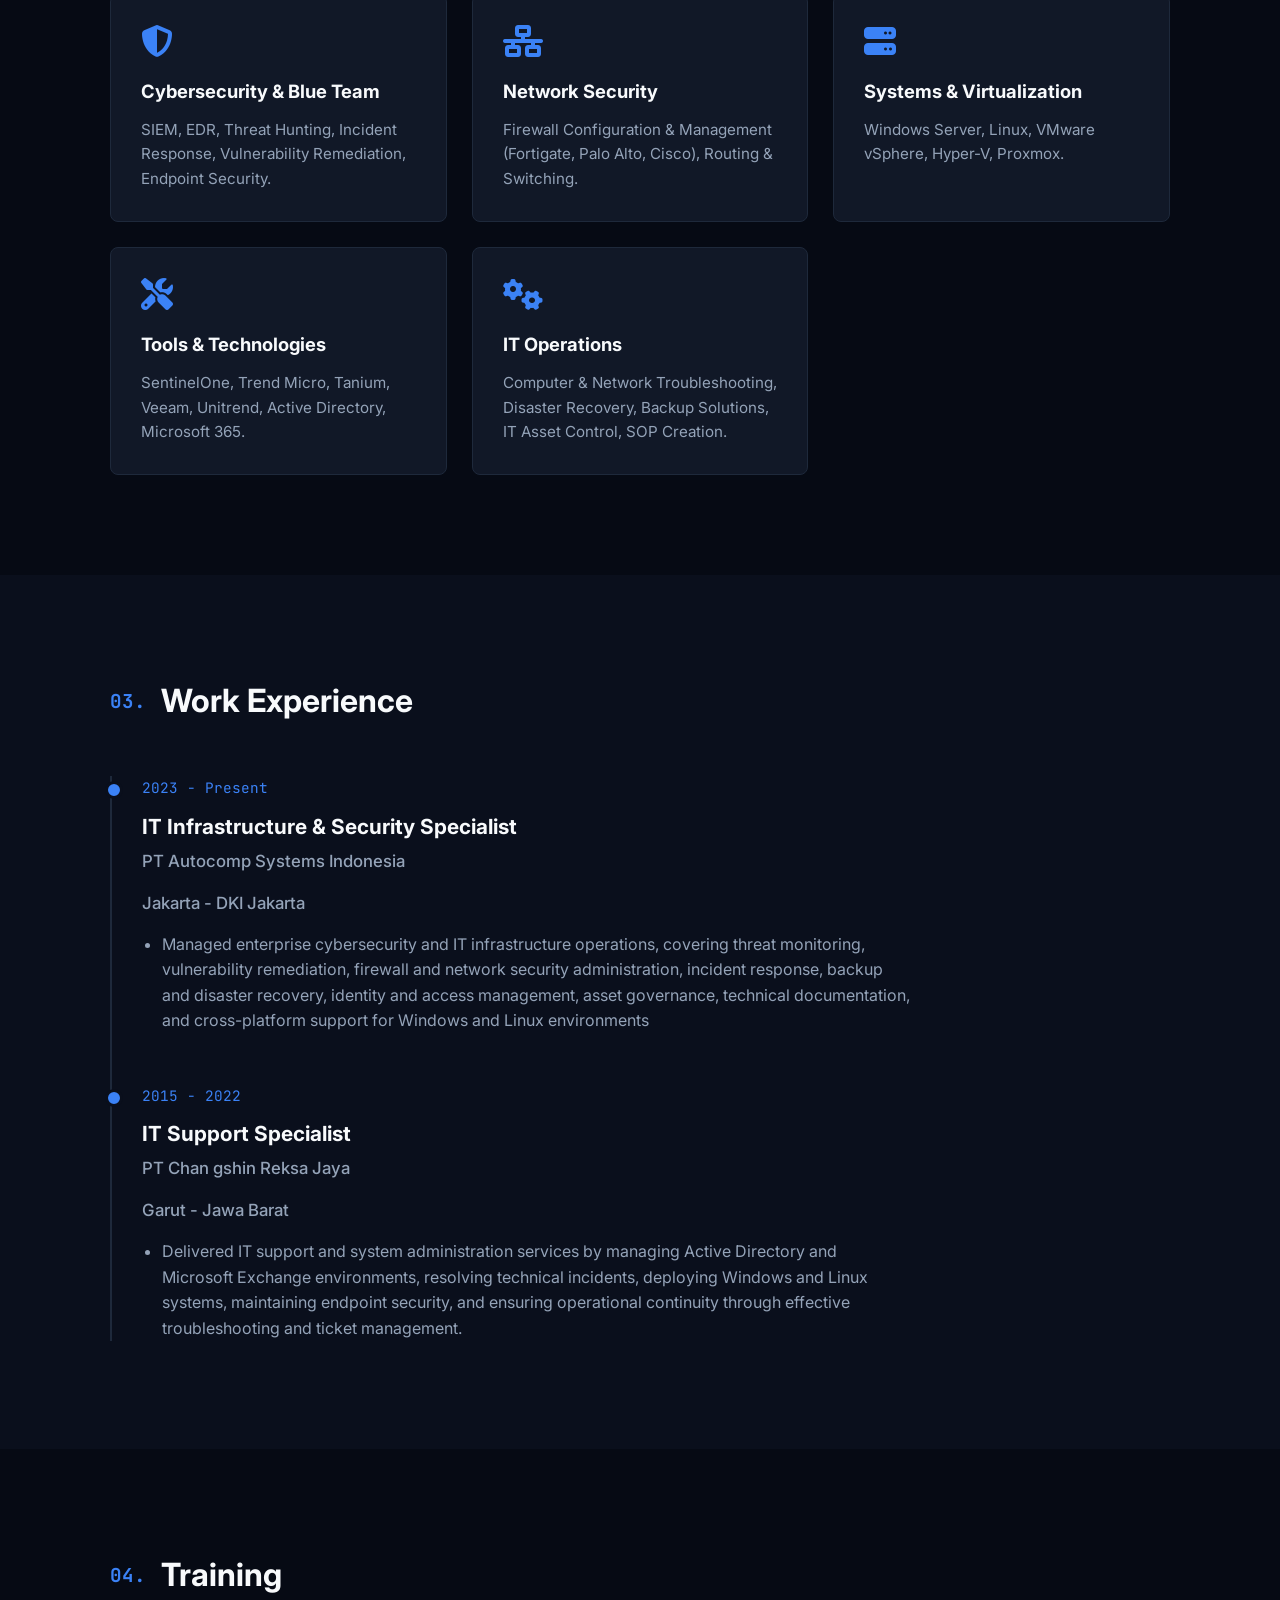
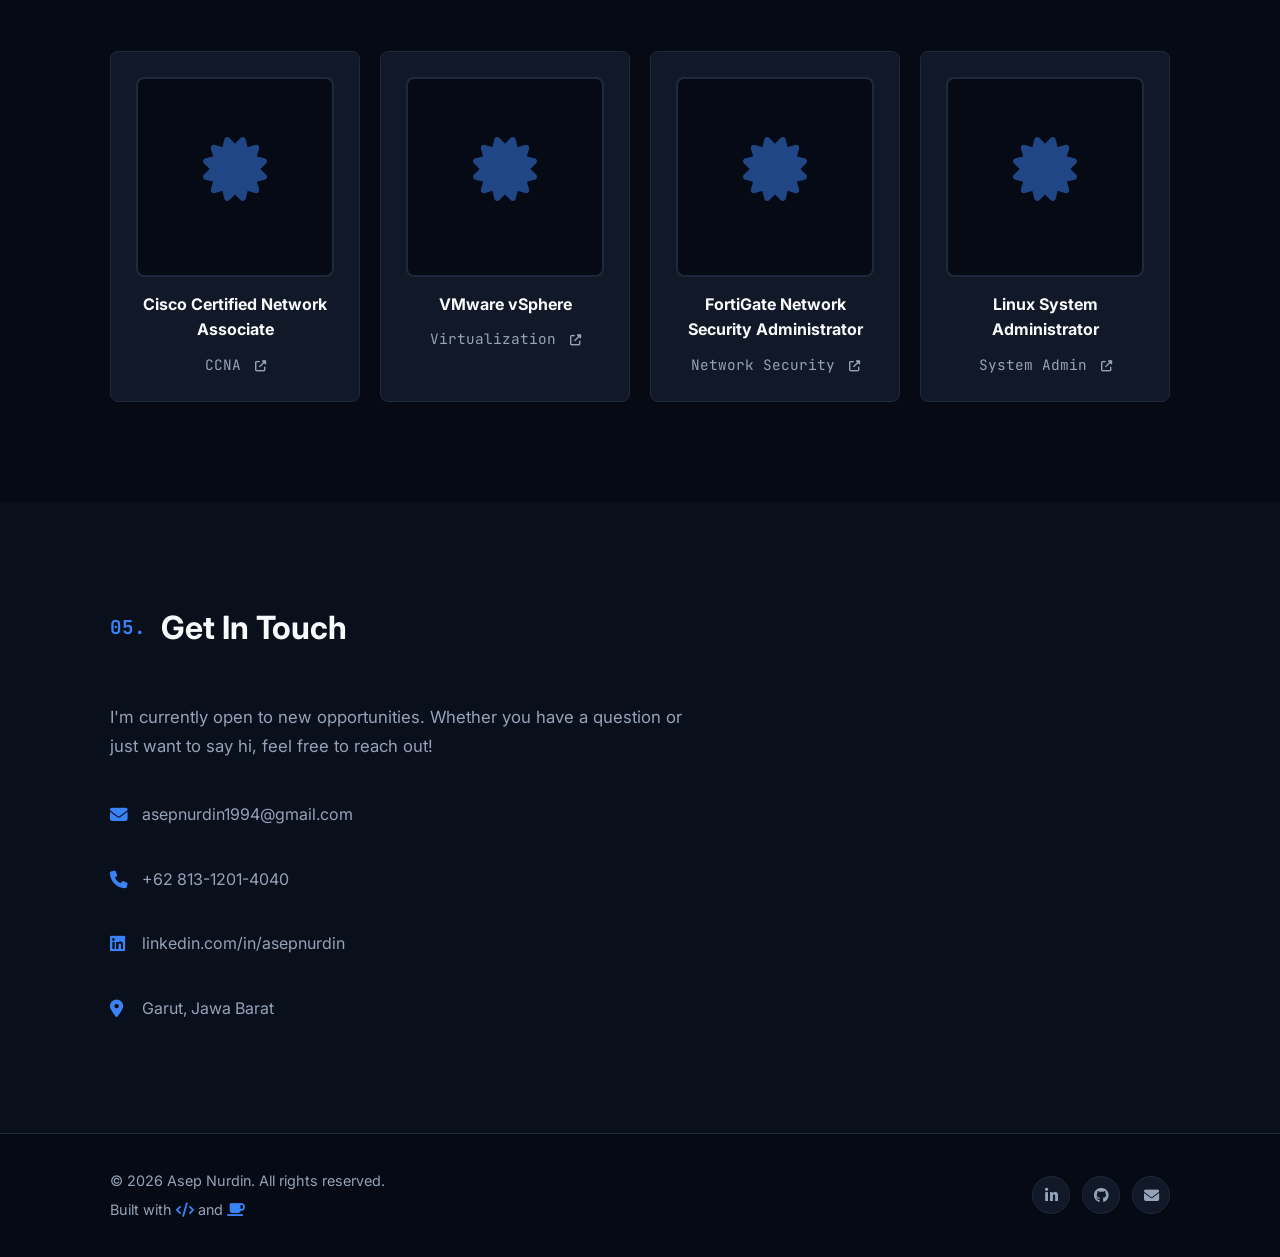
==== commit c666612b: "Change h6 tags to h5 for job locations" ====
--- a/index.html
+++ b/index.html
@@ -139,7 +139,7 @@
                     <div class="timeline-content">
                         <h4>IT Infrastructure & Security Specialist</h4>
                         <h5>PT Autocomp Systems Indonesia</h5>
-                        <h6>Jakarta - DKI Jakarta</h6>
+                        <h5>Jakarta - DKI Jakarta</h5>
                         <ul>
                             <li>Managed enterprise cybersecurity and IT infrastructure operations, covering threat monitoring, vulnerability remediation, firewall and network security administration, incident response, backup and disaster recovery, identity and access management, asset governance, technical documentation, and cross-platform support for Windows and Linux environments</li>
                         </ul>
@@ -151,7 +151,7 @@
                     <div class="timeline-content">
                         <h4>IT Support Specialist</h4>
                         <h5>PT Chan gshin Reksa Jaya</h5>
-                        <h6>Garut - Jawa Barat</h6>
+                        <h5>Garut - Jawa Barat</h5>
                         <ul>
                             <li>Delivered IT support and system administration services by managing Active Directory and Microsoft Exchange environments, resolving technical incidents, deploying Windows and Linux systems, maintaining endpoint security, and ensuring operational continuity through effective troubleshooting and ticket management.</li>
                         </ul>
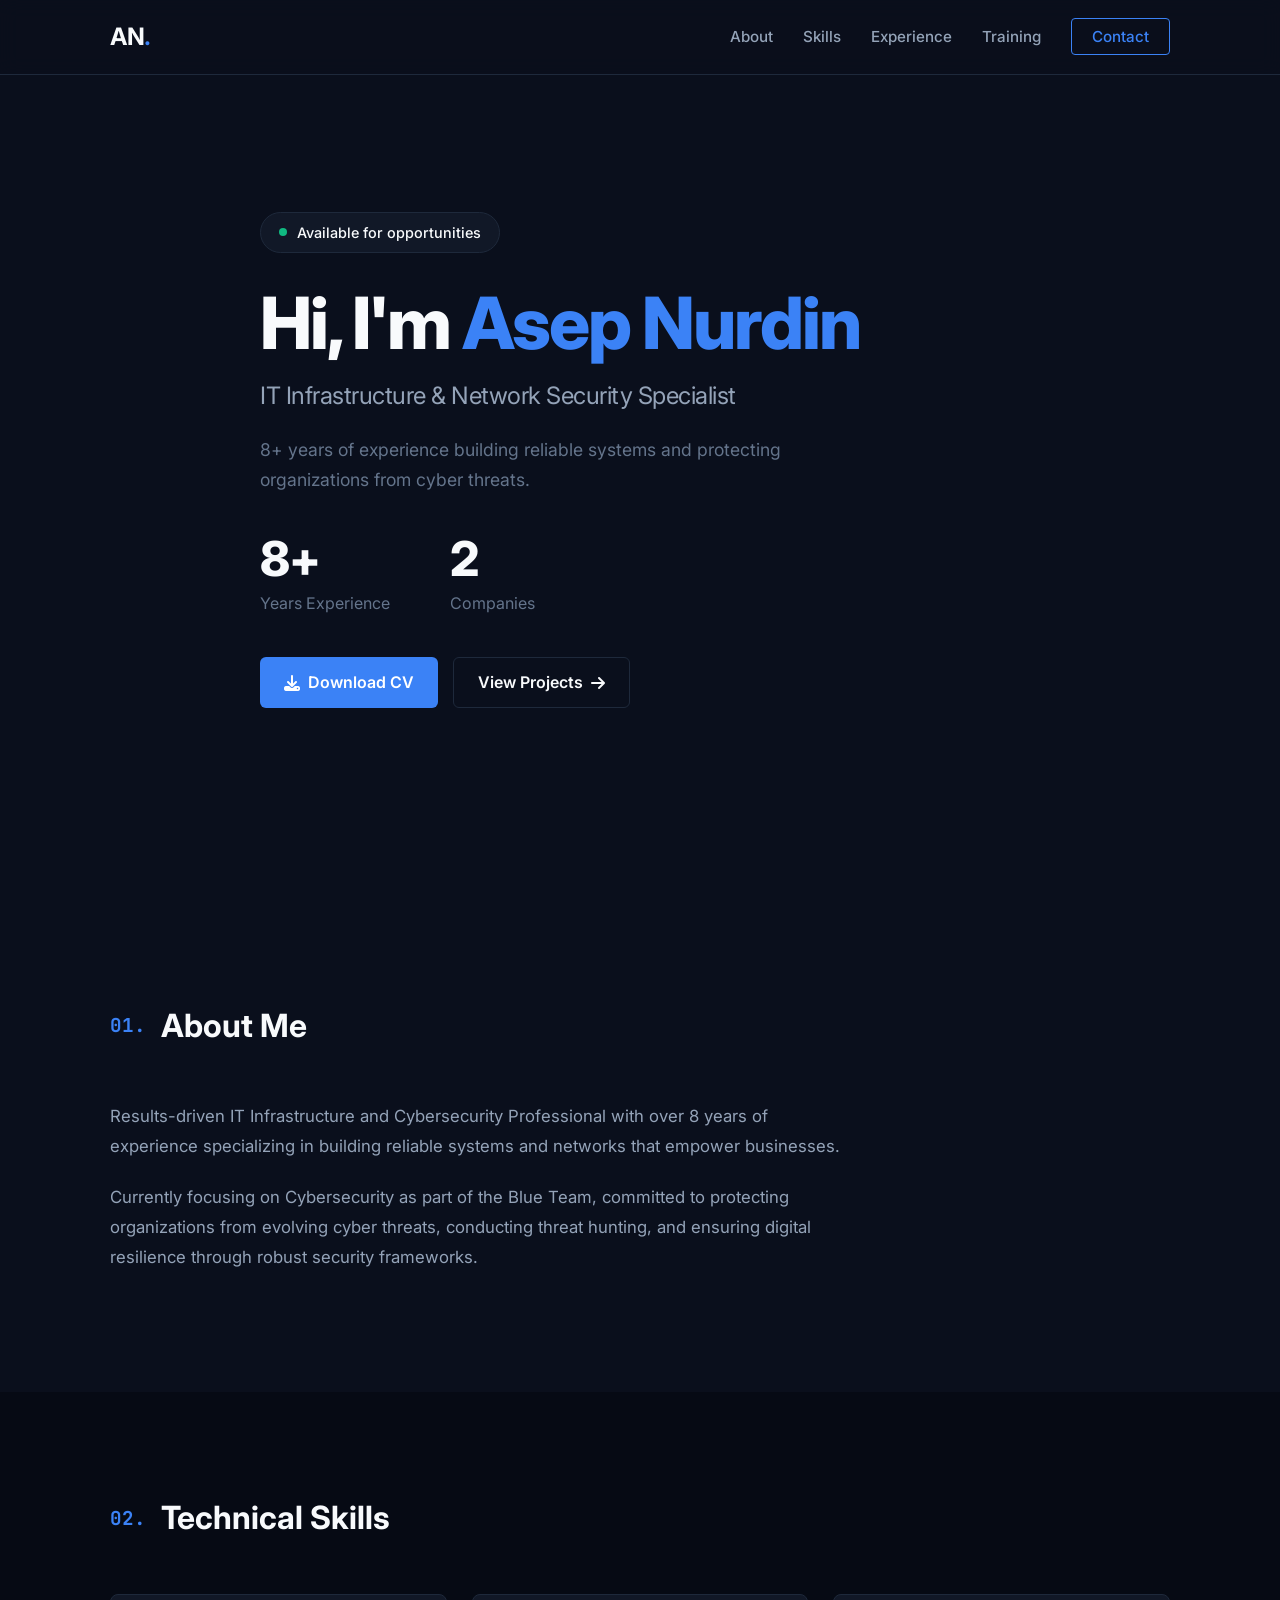
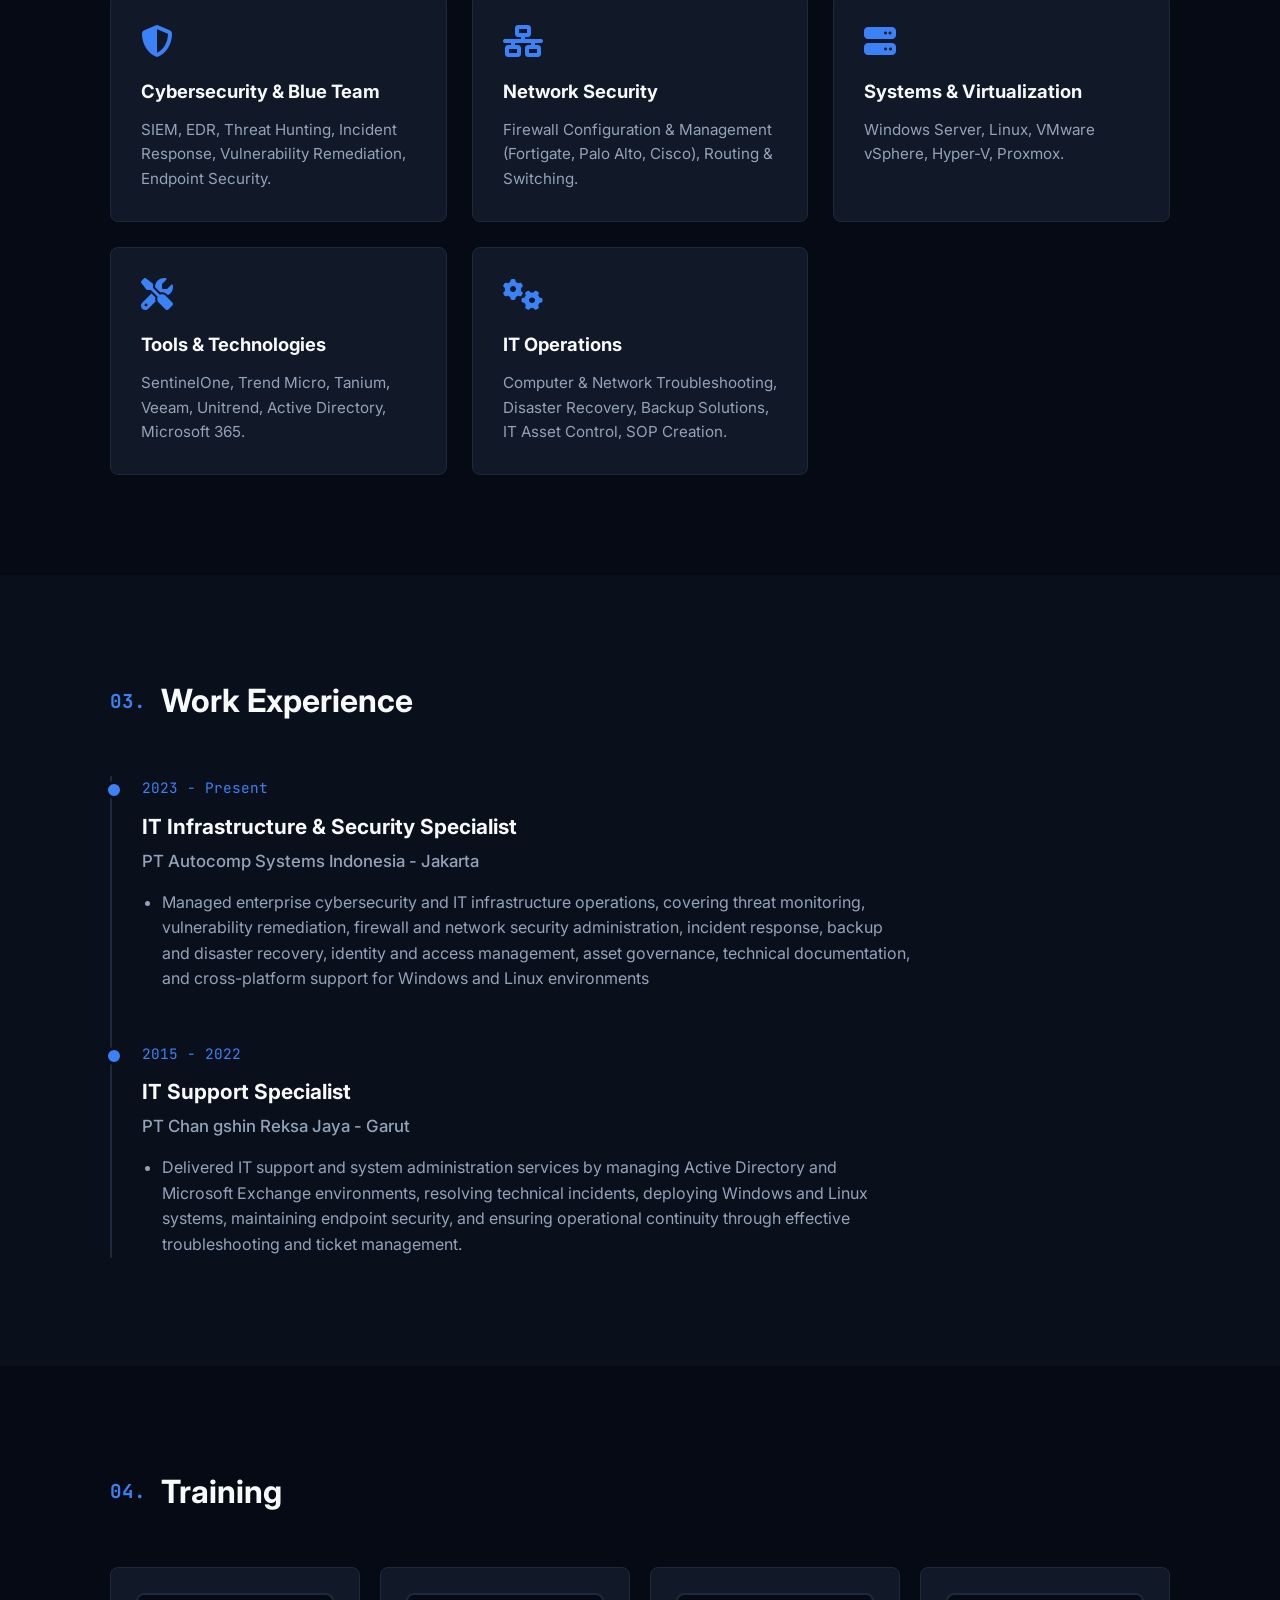
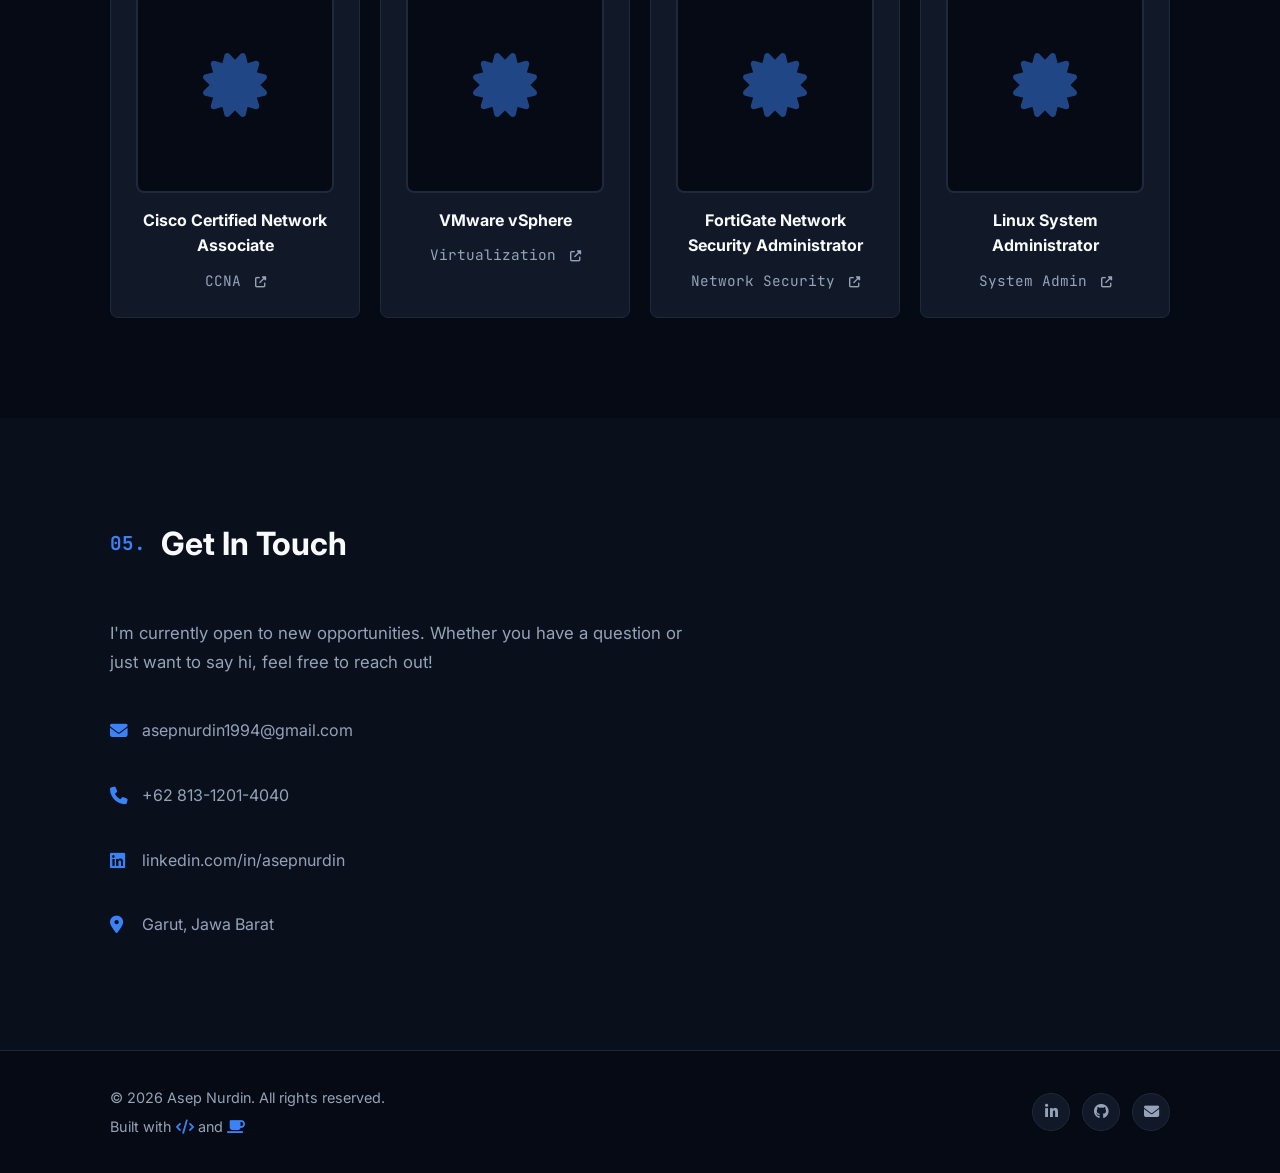
==== commit cc96124b: "Update job titles and locations in timeline" ====
--- a/index.html
+++ b/index.html
@@ -138,8 +138,7 @@
                     <div class="timeline-date">2023 - Present</div>
                     <div class="timeline-content">
                         <h4>IT Infrastructure & Security Specialist</h4>
-                        <h5>PT Autocomp Systems Indonesia</h5>
-                        <h5>Jakarta - DKI Jakarta</h5>
+                        <h5>PT Autocomp Systems Indonesia - Jakarta</h5>
                         <ul>
                             <li>Managed enterprise cybersecurity and IT infrastructure operations, covering threat monitoring, vulnerability remediation, firewall and network security administration, incident response, backup and disaster recovery, identity and access management, asset governance, technical documentation, and cross-platform support for Windows and Linux environments</li>
                         </ul>
@@ -150,8 +149,7 @@
                     <div class="timeline-date">2015 - 2022</div>
                     <div class="timeline-content">
                         <h4>IT Support Specialist</h4>
-                        <h5>PT Chan gshin Reksa Jaya</h5>
-                        <h5>Garut - Jawa Barat</h5>
+                        <h5>PT Chan gshin Reksa Jaya - Garut</h5>
                         <ul>
                             <li>Delivered IT support and system administration services by managing Active Directory and Microsoft Exchange environments, resolving technical incidents, deploying Windows and Linux systems, maintaining endpoint security, and ensuring operational continuity through effective troubleshooting and ticket management.</li>
                         </ul>
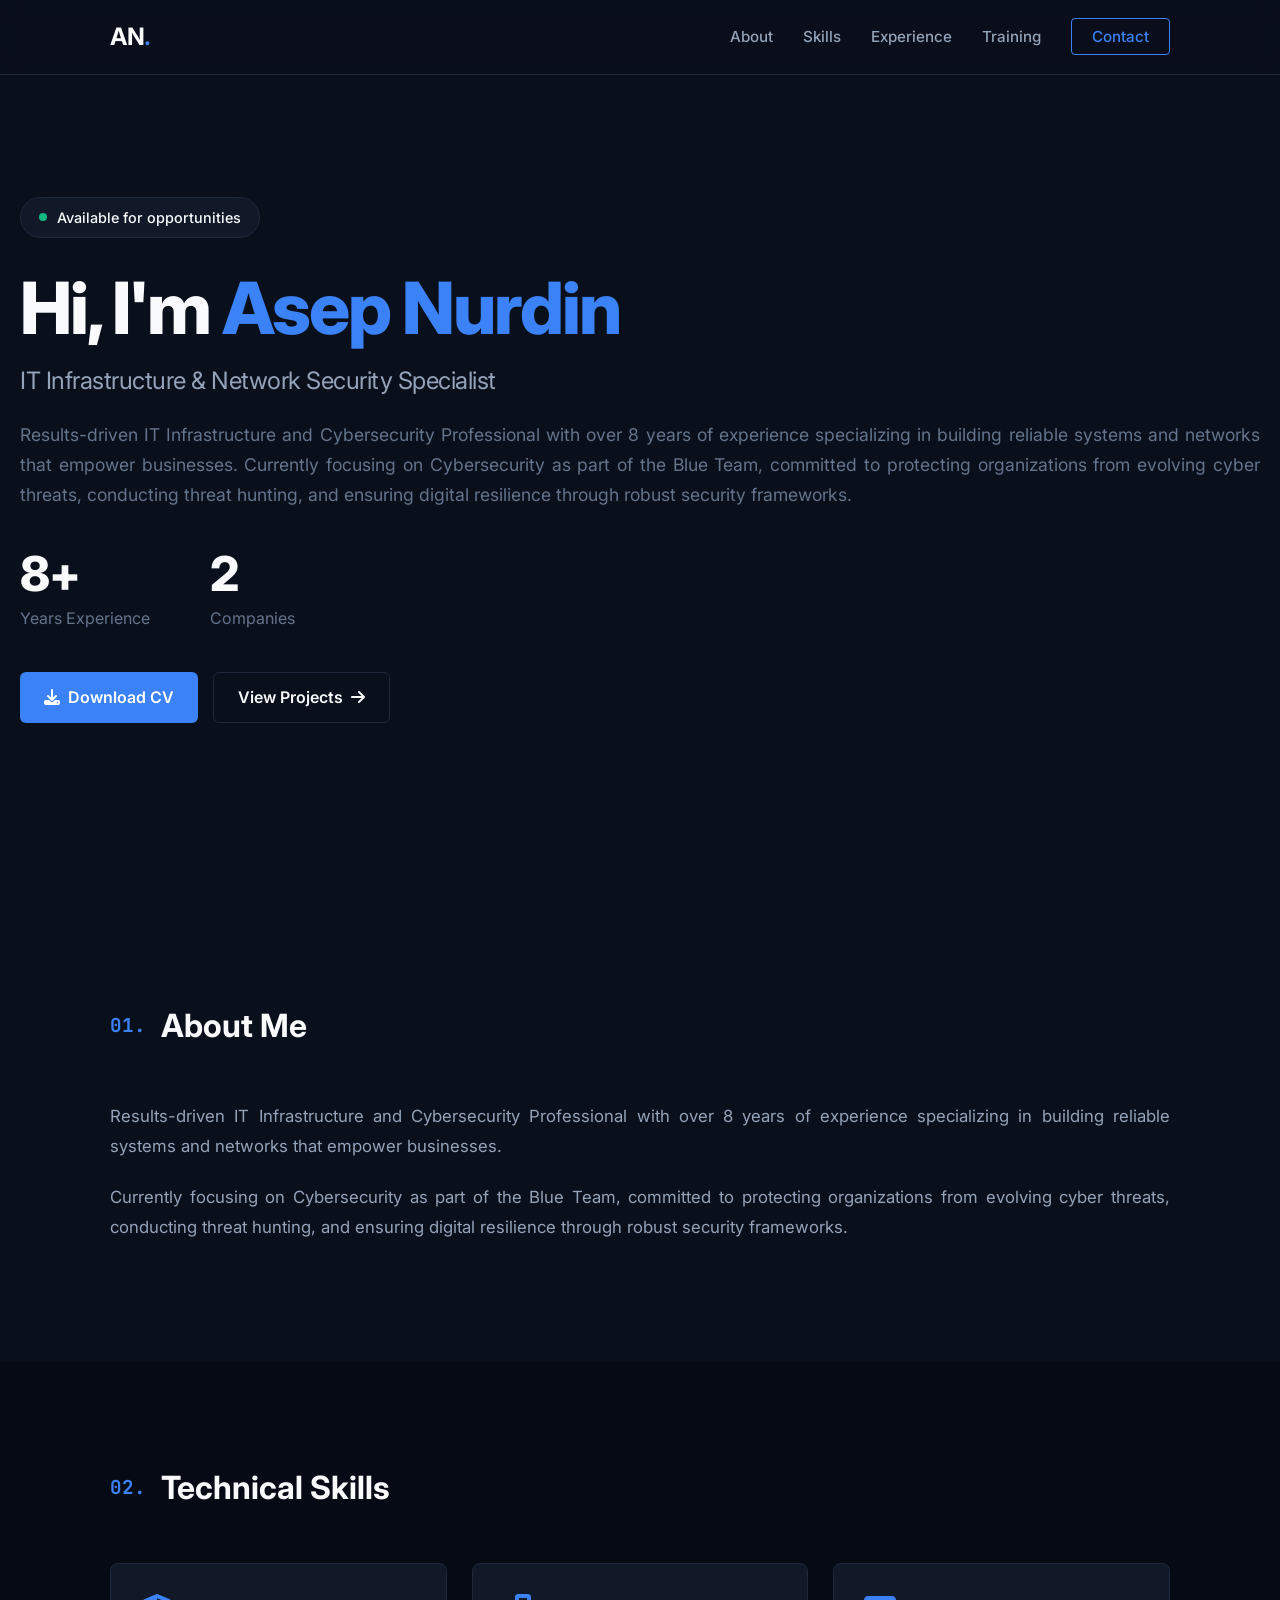
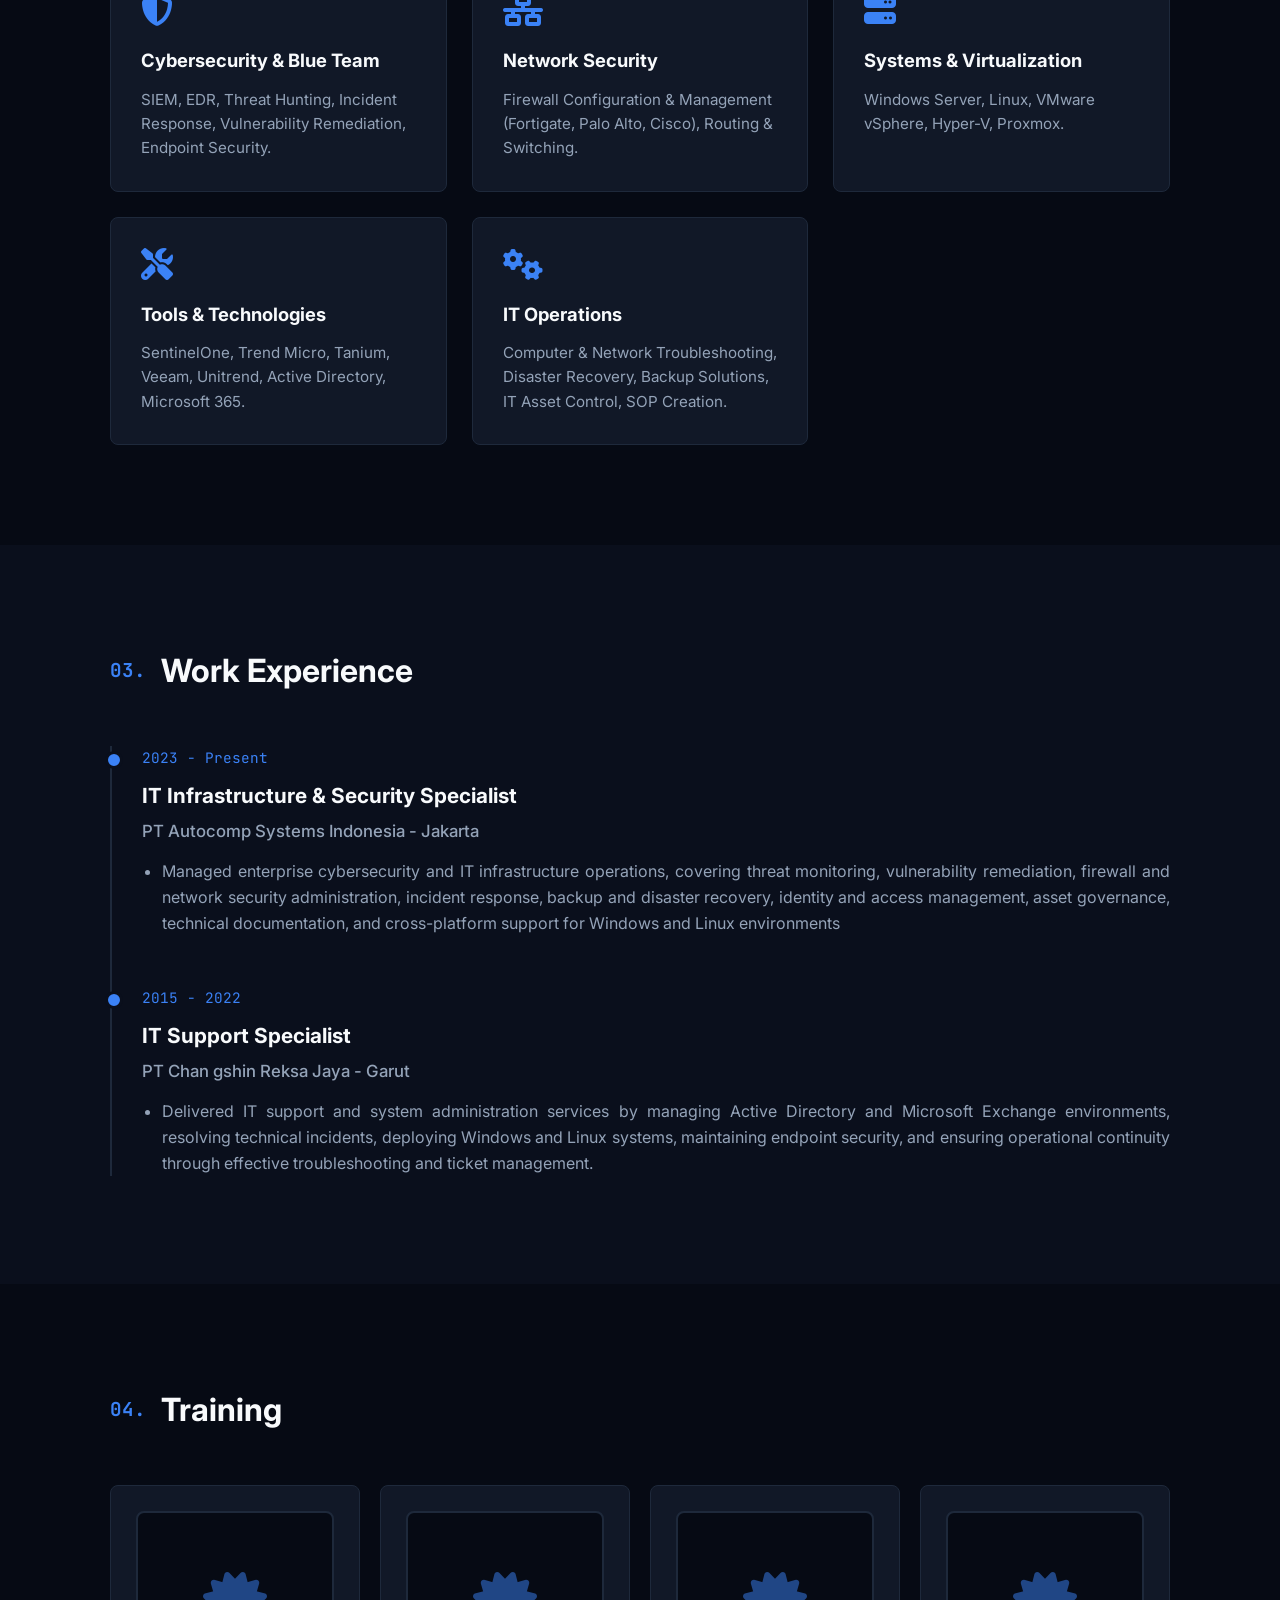
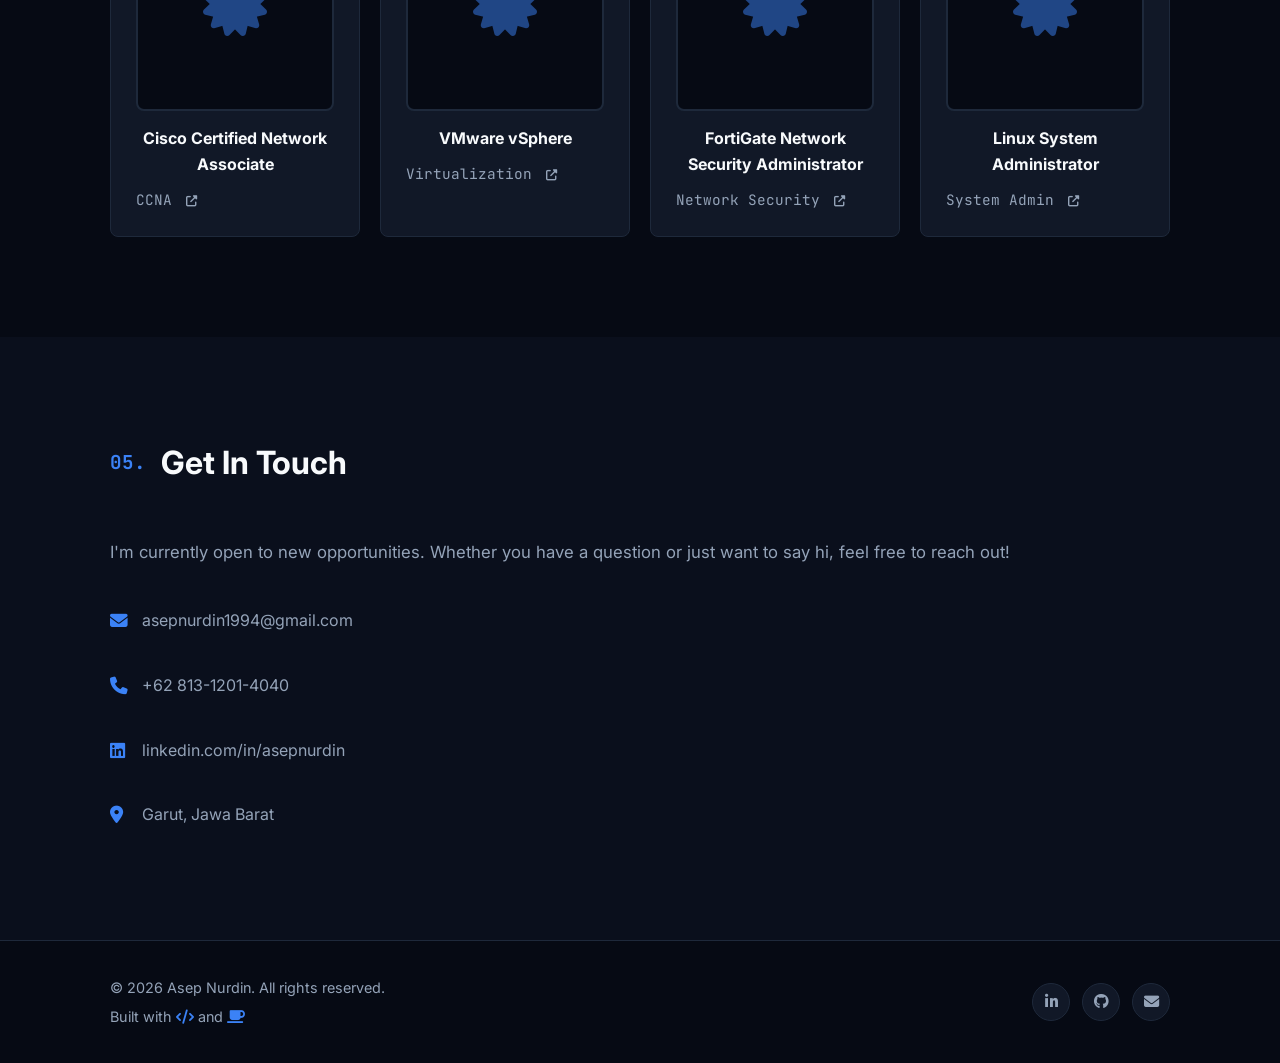
==== commit 060a3f33: "Update index.html" ====
--- a/index.html
+++ b/index.html
@@ -47,7 +47,10 @@
             <h1 class="hero-title">Hi, I'm <span class="accent">Asep Nurdin</span></h1>
             <h2 class="hero-subtitle">IT Infrastructure & Network Security Specialist</h2>
             <p class="hero-desc">
-                8+ years of experience building reliable systems and protecting organizations from cyber threats.
+                Results-driven IT Infrastructure and Cybersecurity Professional with over 8 years of experience specializing 
+                in building reliable systems and networks that empower businesses. Currently focusing on Cybersecurity as 
+                part of the Blue Team, committed to protecting organizations from evolving cyber threats, conducting threat 
+                hunting, and ensuring digital resilience through robust security frameworks. 
             </p>
 
             <!-- Stats Section -->
--- a/css/style.css
+++ b/css/style.css
@@ -466,7 +466,7 @@
 }
 
 /* =========================================
-   CERTIFICATIONS WITH PDF LINKS (BARU)
+   CERTIFICATIONS WITH PDF LINKS
    ========================================= */
 .cert-link {
     text-decoration: none;
@@ -664,7 +664,6 @@
         padding: 0 18px;
     }
     
-    /* ✅ NAVBAR MOBILE - DIPERBAIKI */
     .hamburger {
         display: block;
     }
@@ -674,14 +673,14 @@
         top: 0;
         right: -100%;
         flex-direction: column;
-        align-items: flex-start; /* ✅ Rata kiri */
+        align-items: flex-start;
         justify-content: flex-start;
         background: var(--bg-secondary);
         width: 70%;
         max-width: 280px;
         height: 100vh;
-        padding: 80px 25px 30px; /* ✅ Padding lebih rapat */
-        gap: 0; /* ✅ Hapus gap, pakai border */
+        padding: 80px 25px 30px;
+        gap: 0;
         transition: right 0.3s ease;
         border-left: 1px solid var(--border);
         box-shadow: -5px 0 20px rgba(0, 0, 0, 0.3);
@@ -694,7 +693,7 @@
     
     .nav-links li {
         width: 100%;
-        border-bottom: 1px solid var(--border); /* ✅ Separator antar menu */
+        border-bottom: 1px solid var(--border);
     }
     
     .nav-links li:last-child {
@@ -702,10 +701,10 @@
     }
     
     .nav-links a {
-        font-size: 1rem; /* ✅ Ukuran font lebih kecil */
-        padding: 16px 0; /* ✅ Padding vertikal yang pas */
+        font-size: 1rem;
+        padding: 16px 0;
         display: block;
-        text-align: left; /* ✅ Rata kiri */
+        text-align: left;
         color: var(--text-secondary);
     }
     
@@ -714,11 +713,11 @@
     }
     
     .btn-nav {
-        width: auto; /* ✅ Tidak full width */
+        width: auto;
         text-align: left;
         margin-top: 0;
         padding: 16px 0;
-        border: none; /* ✅ Hapus border tombol */
+        border: none;
         color: var(--accent) !important;
         font-weight: 600;
     }
@@ -912,7 +911,6 @@
         font-size: 0.9rem;
     }
     
-    /* Menu mobile lebih kecil lagi */
     .nav-links {
         width: 75%;
         padding: 70px 20px 30px;
@@ -923,3 +921,61 @@
         padding: 14px 0;
     }
 }
+
+/* =========================================
+   14. UNIVERSAL JUSTIFY - ALL SECTIONS (FIXED)
+   ========================================= */
+
+/* Hapus semua max-width yang membatasi */
+.hero-desc,
+.about-text p,
+.timeline-content ul li,
+.contact-desc,
+.cert-card p,
+.timeline,
+.timeline-content {
+    max-width: 100% !important;
+    width: 100% !important;
+}
+
+/* Apply justify ke deskripsi panjang (KECUALI skill-card) */
+.hero-desc,
+.about-text p,
+.timeline-content ul li,
+.contact-desc,
+.cert-card p {
+    text-align: justify !important;
+    text-justify: inter-word !important;
+    text-align-last: left !important;
+    hyphens: auto !important;
+    -webkit-hyphens: auto !important;
+    -ms-hyphens: auto !important;
+}
+
+/* Skill card: tetap rata kiri (tidak justify) */
+.skill-card p {
+    text-align: left !important;
+    text-justify: none !important;
+    text-align-last: left !important;
+}
+
+/* =========================================
+   EXCLUDE SKILL CARD FROM JUSTIFY
+   ========================================= */
+.skill-card p {
+    text-align: left !important;
+    text-justify: none !important;
+    text-align-last: left !important;
+}
+
+/* =========================================
+   FIX HERO DESC FULL WIDTH
+   ========================================= */
+.hero-content {
+    max-width: 100% !important;
+}
+
+.hero-desc {
+    max-width: 100% !important;
+    width: 100% !important;
+}
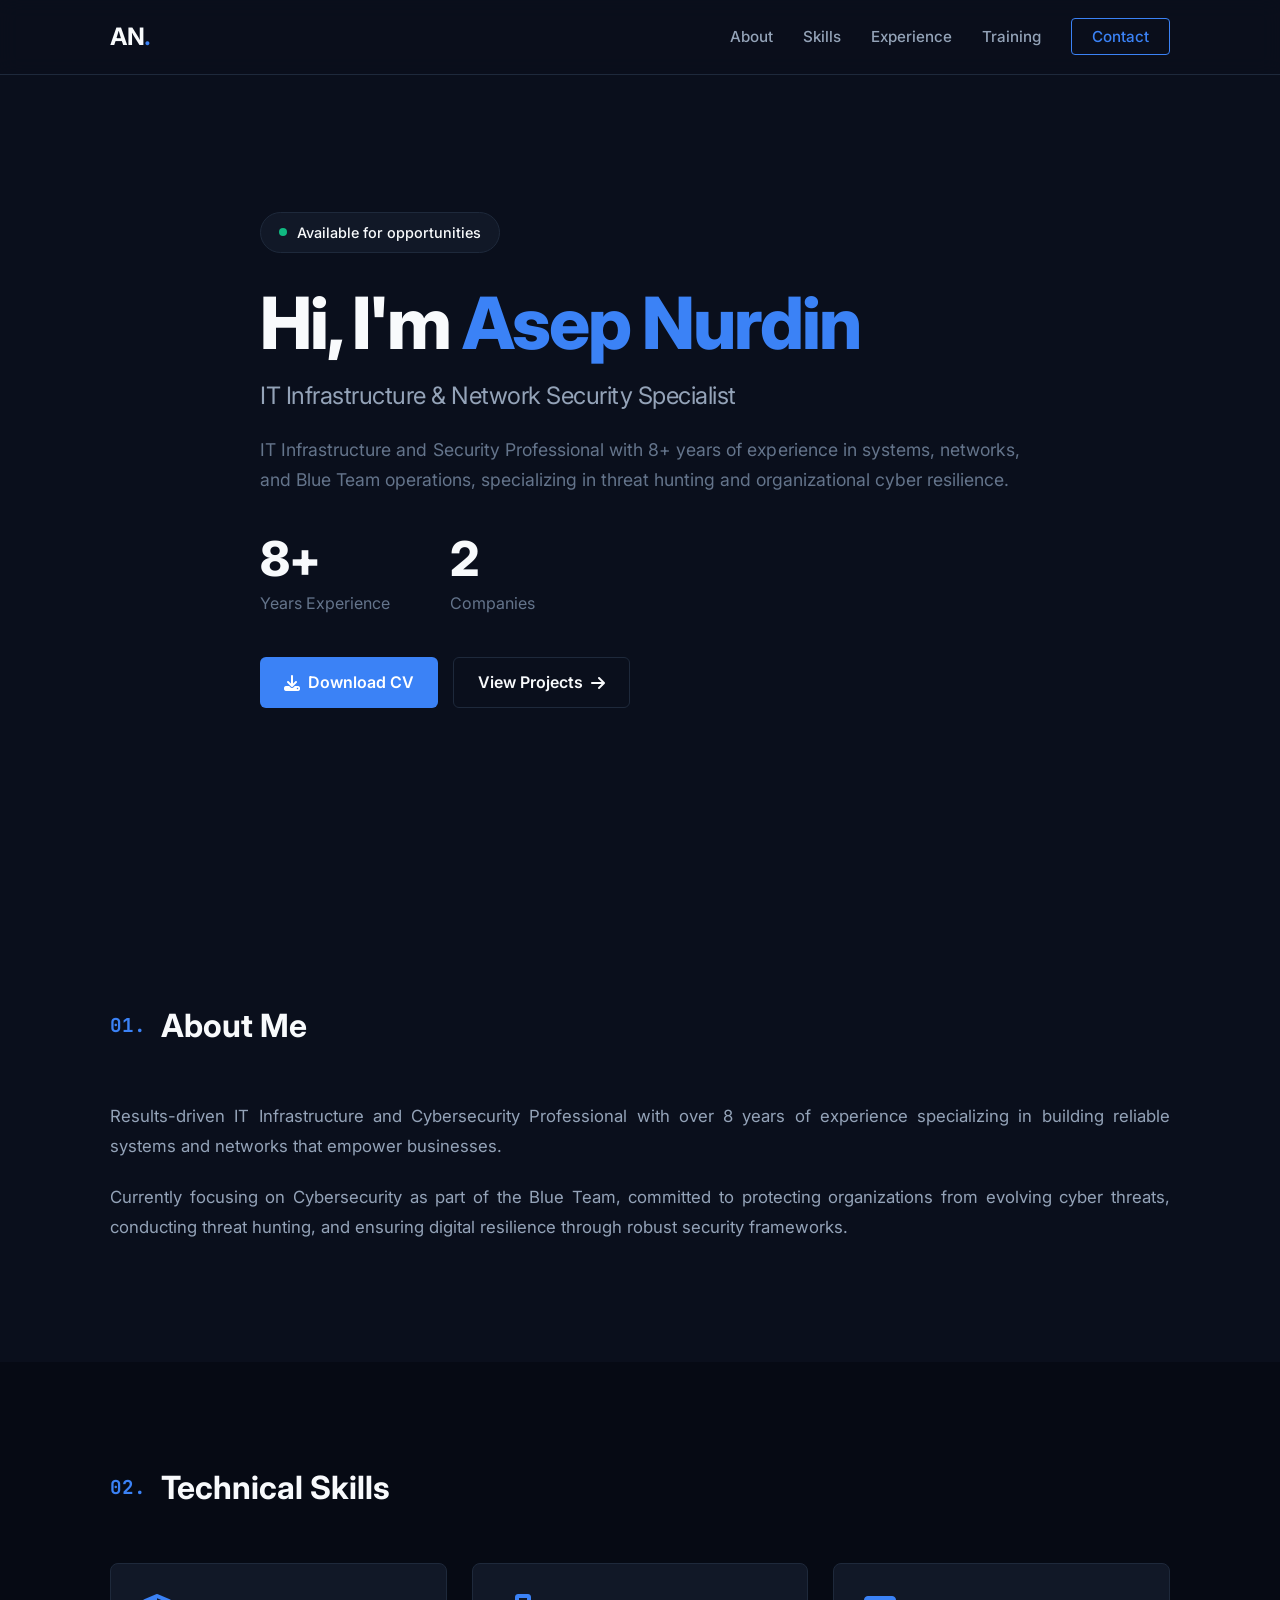
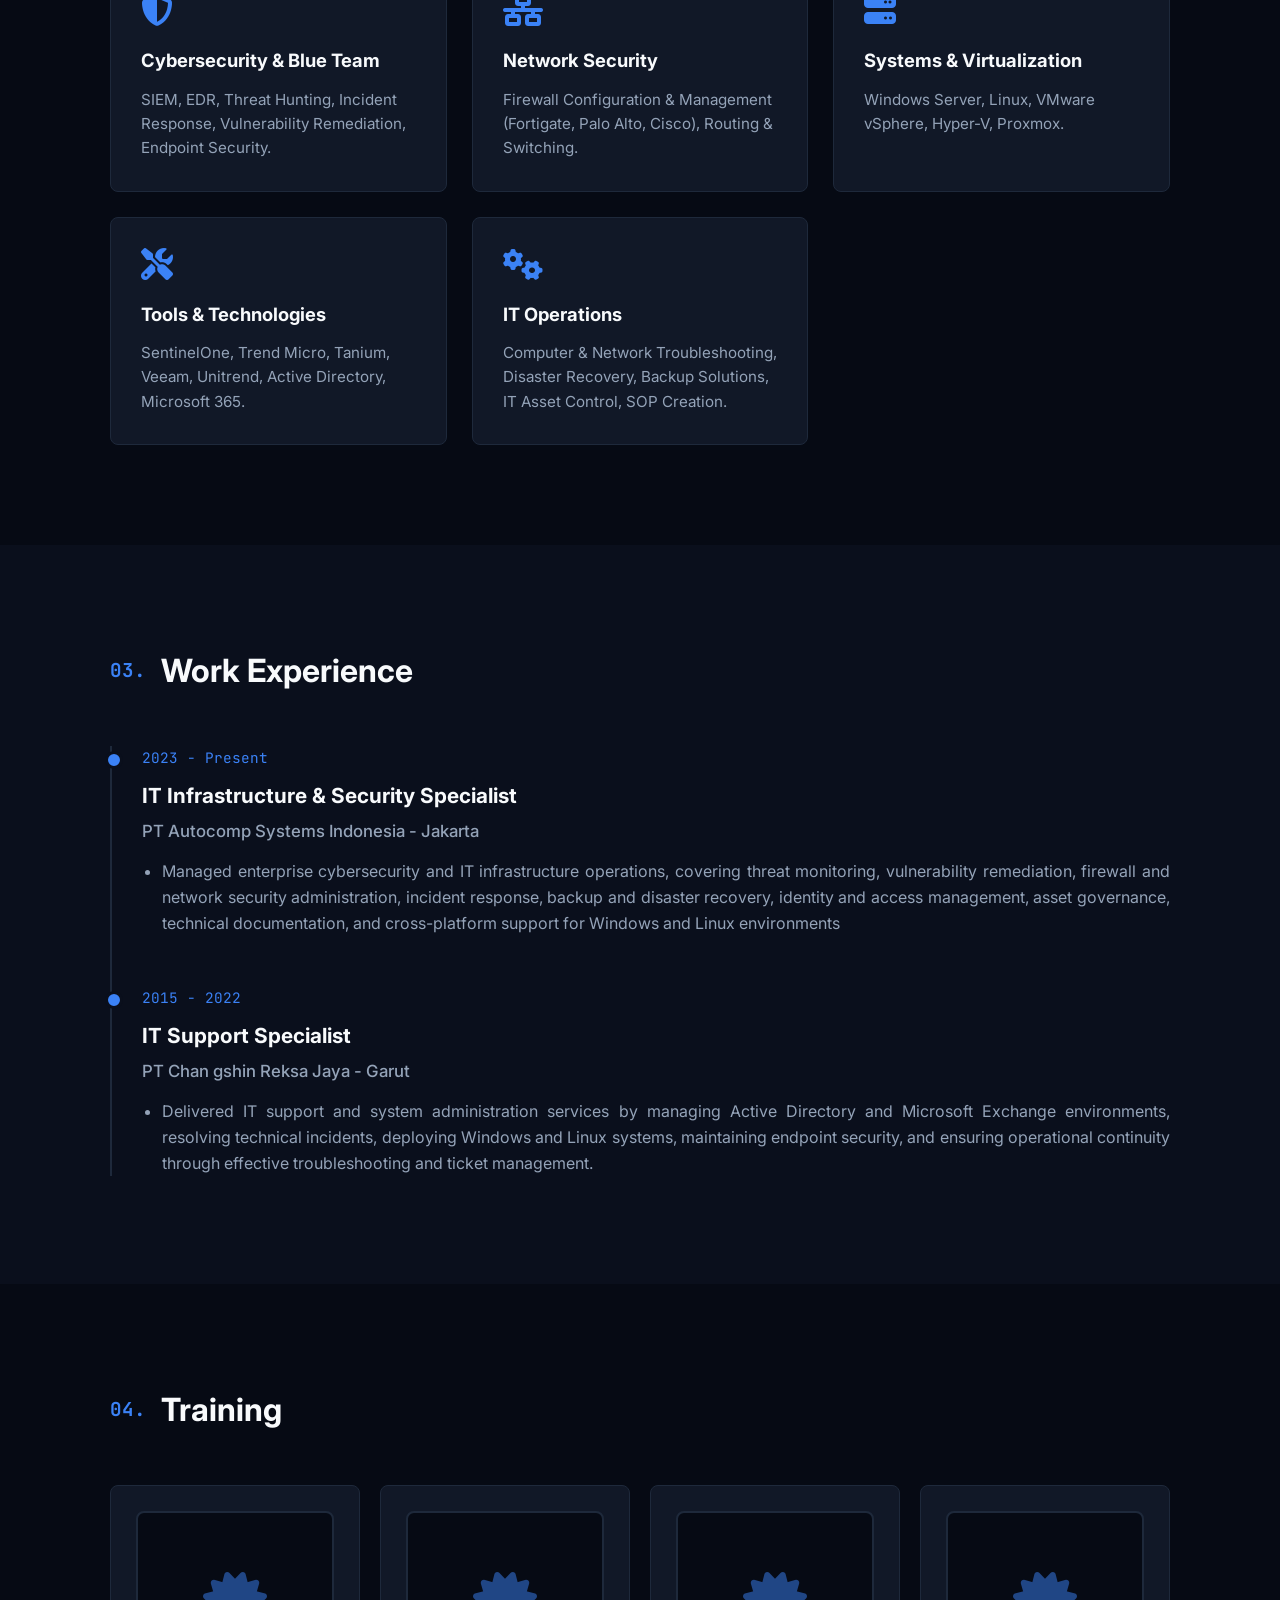
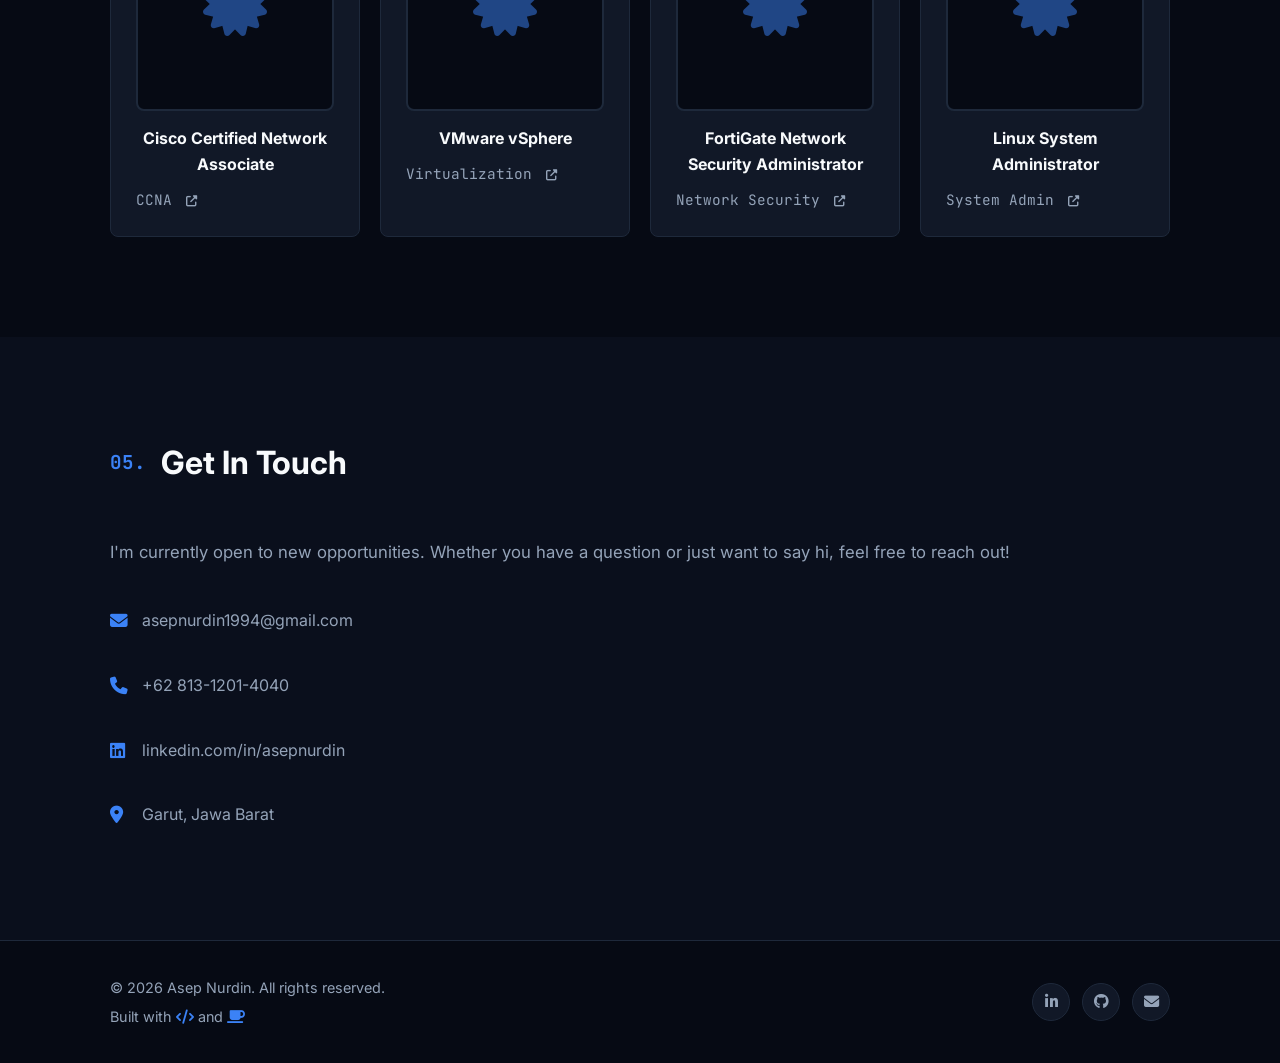
==== commit 07d0bc3f: "Revise hero description for conciseness Condensed the professional summary for clarity and brevity." ====
--- a/index.html
+++ b/index.html
@@ -47,10 +47,7 @@
             <h1 class="hero-title">Hi, I'm <span class="accent">Asep Nurdin</span></h1>
             <h2 class="hero-subtitle">IT Infrastructure & Network Security Specialist</h2>
             <p class="hero-desc">
-                Results-driven IT Infrastructure and Cybersecurity Professional with over 8 years of experience specializing 
-                in building reliable systems and networks that empower businesses. Currently focusing on Cybersecurity as 
-                part of the Blue Team, committed to protecting organizations from evolving cyber threats, conducting threat 
-                hunting, and ensuring digital resilience through robust security frameworks. 
+                IT Infrastructure and Security Professional with 8+ years of experience in systems, networks, and Blue Team operations, specializing in threat hunting and organizational cyber resilience.
             </p>
 
             <!-- Stats Section -->
--- a/css/style.css
+++ b/css/style.css
@@ -967,15 +967,3 @@
     text-justify: none !important;
     text-align-last: left !important;
 }
-
-/* =========================================
-   FIX HERO DESC FULL WIDTH
-   ========================================= */
-.hero-content {
-    max-width: 100% !important;
-}
-
-.hero-desc {
-    max-width: 100% !important;
-    width: 100% !important;
-}
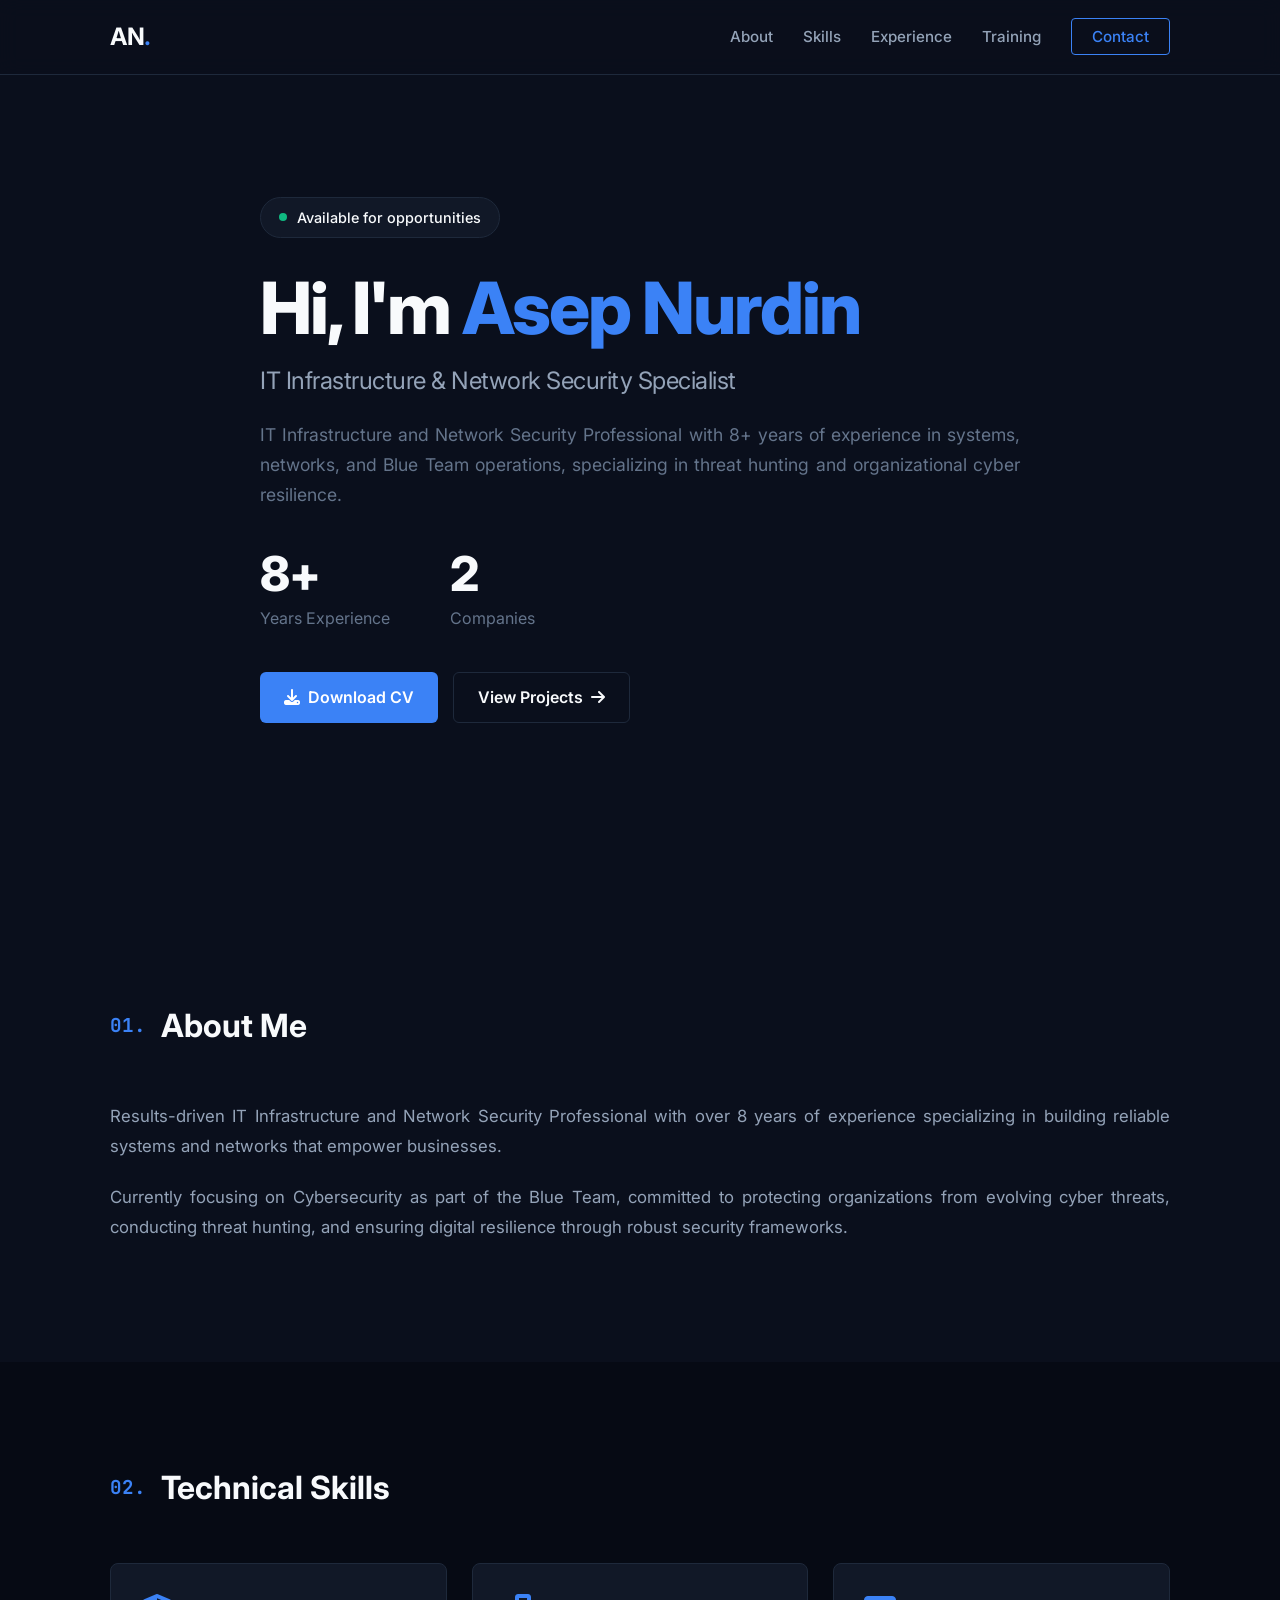
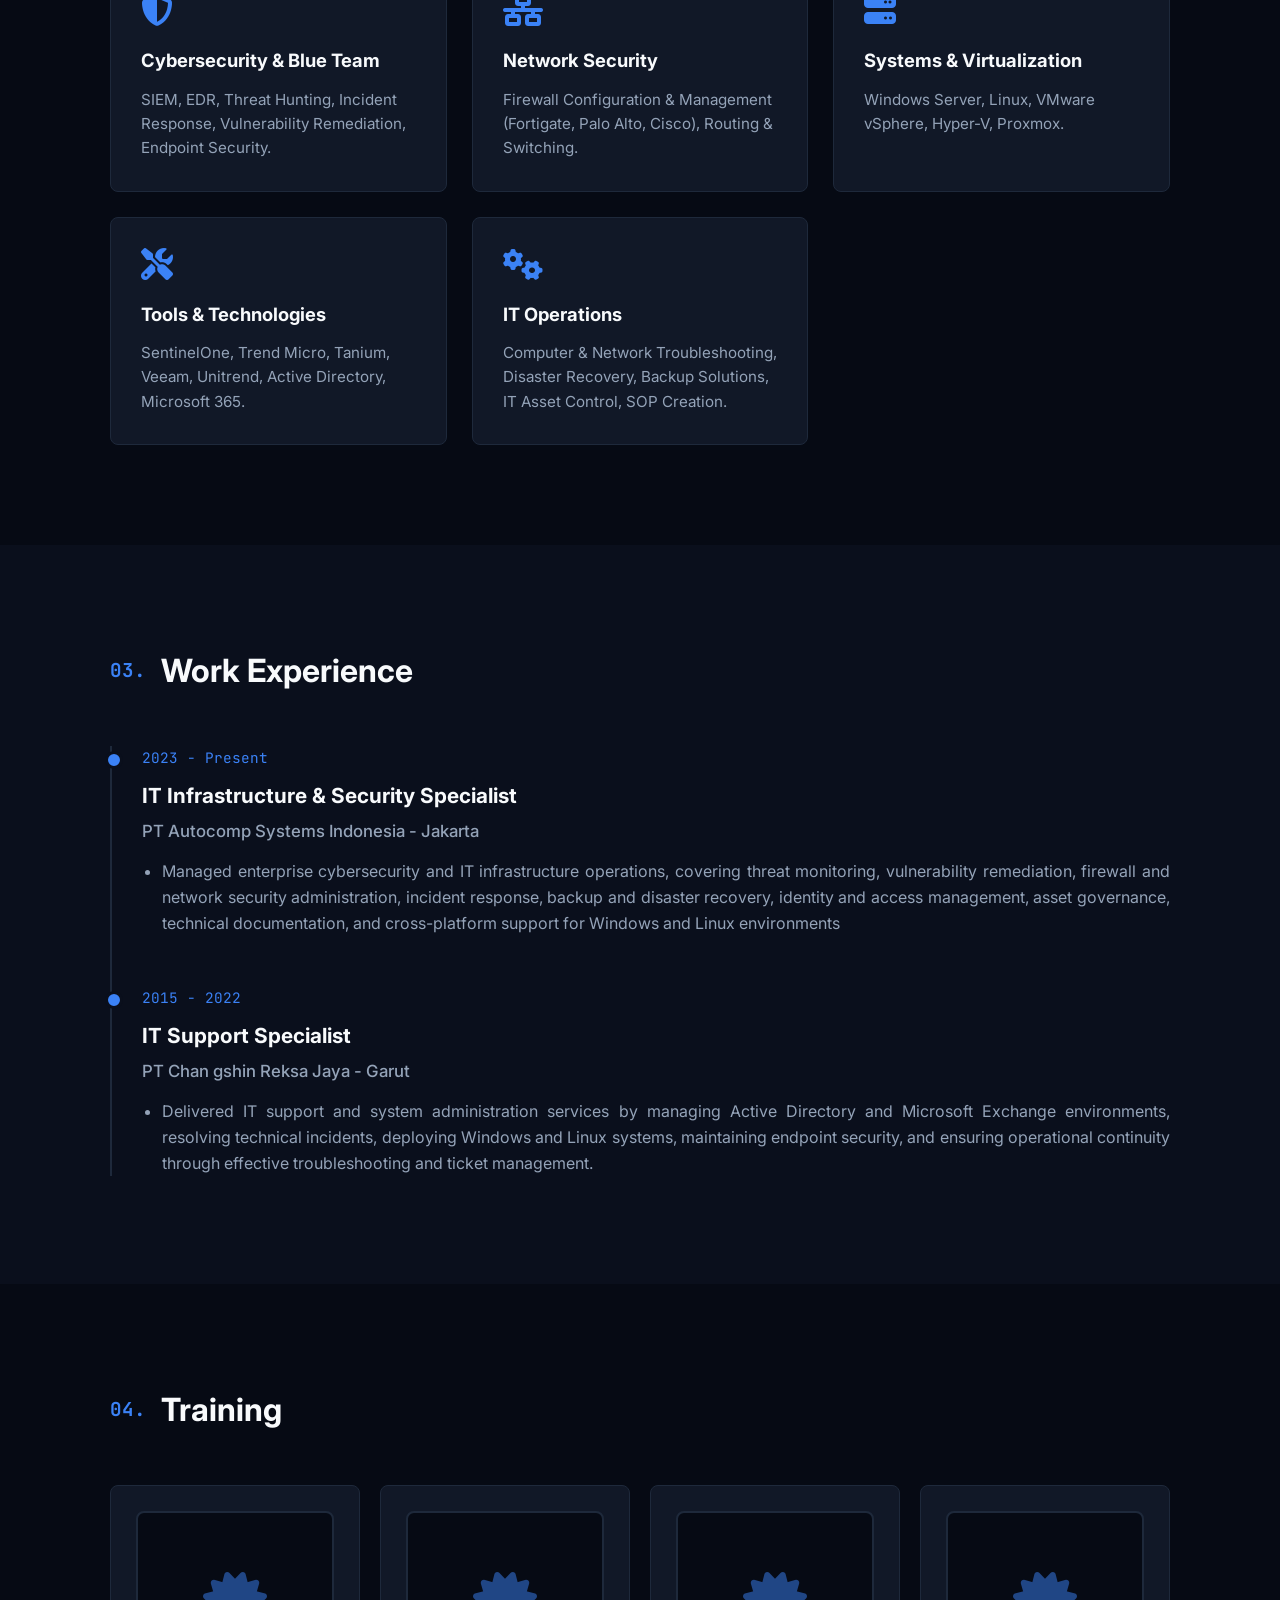
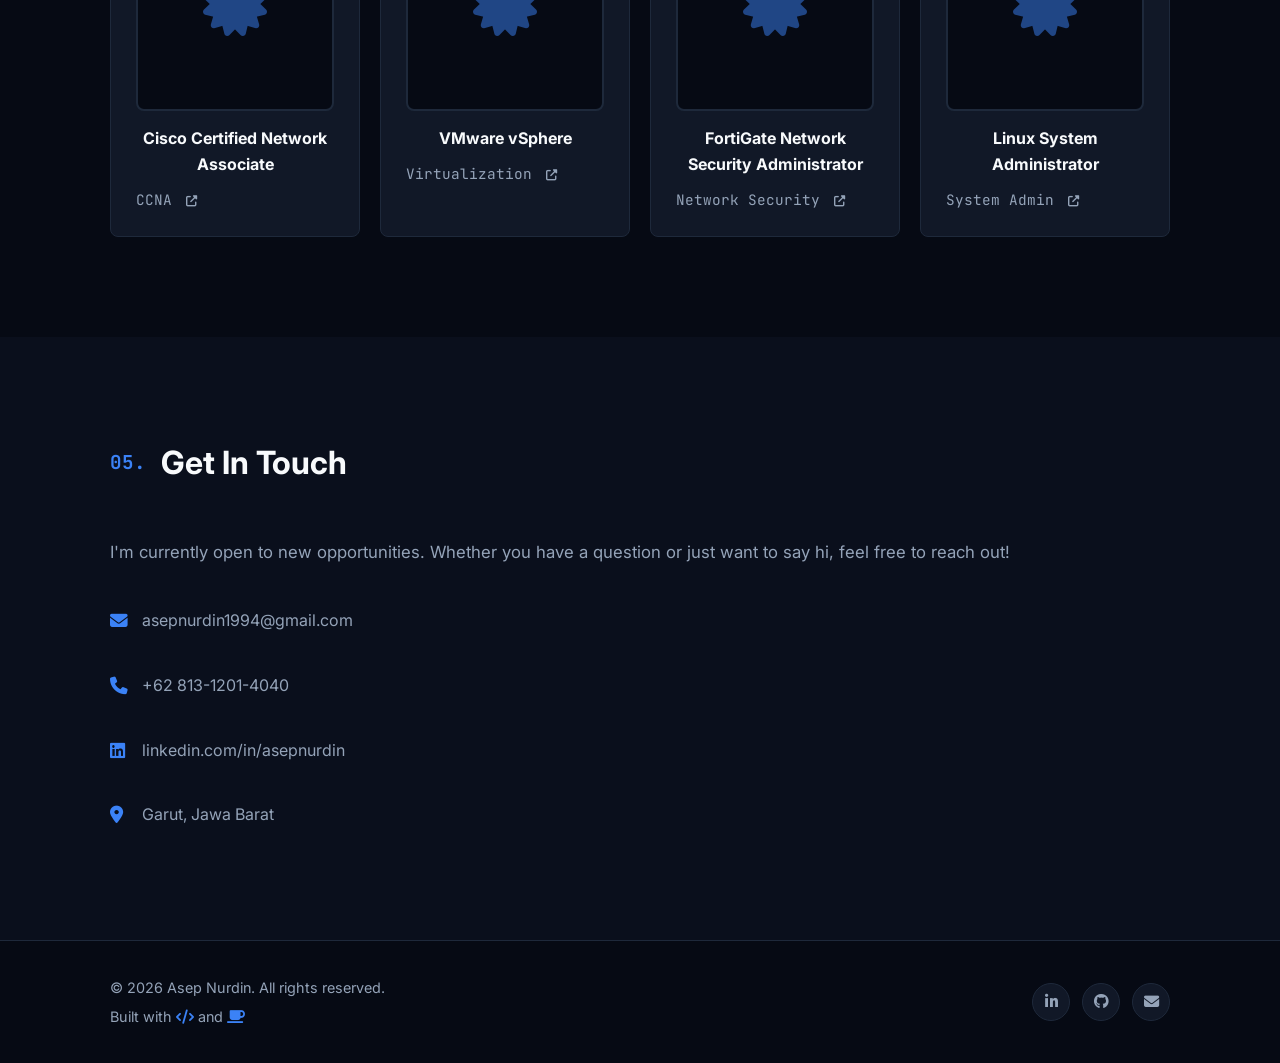
==== commit 7ca002dd: "Update index.html" ====
--- a/index.html
+++ b/index.html
@@ -47,7 +47,7 @@
             <h1 class="hero-title">Hi, I'm <span class="accent">Asep Nurdin</span></h1>
             <h2 class="hero-subtitle">IT Infrastructure & Network Security Specialist</h2>
             <p class="hero-desc">
-                IT Infrastructure and Security Professional with 8+ years of experience in systems, networks, and Blue Team operations, specializing in threat hunting and organizational cyber resilience.
+                IT Infrastructure and Network Security Professional with 8+ years of experience in systems, networks, and Blue Team operations, specializing in threat hunting and organizational cyber resilience.
             </p>
 
             <!-- Stats Section -->
@@ -81,7 +81,7 @@
             <div class="about-content">
                 <div class="about-text">
                     <p>
-                        Results-driven IT Infrastructure and Cybersecurity Professional with over 8 years of experience 
+                        Results-driven IT Infrastructure and Network Security Professional with over 8 years of experience 
                         specializing in building reliable systems and networks that empower businesses.
                     </p>
                     <p>
